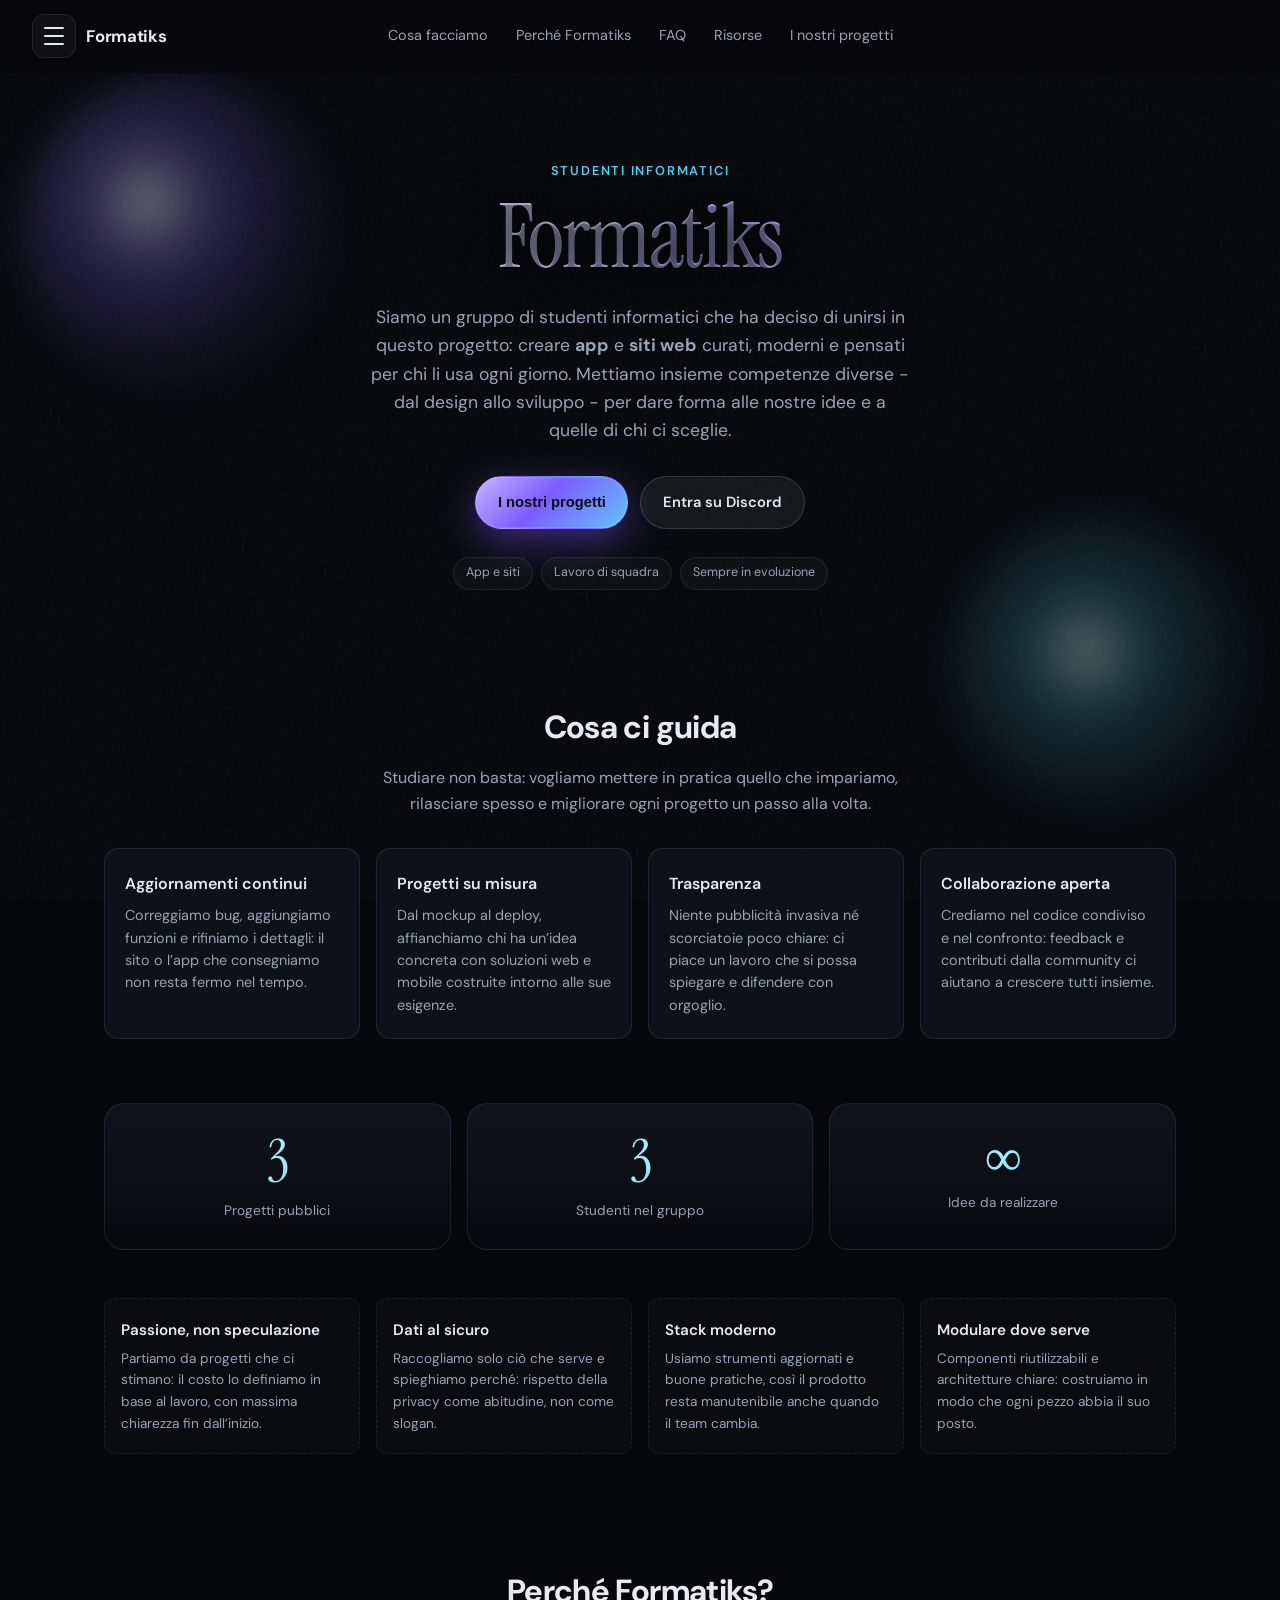
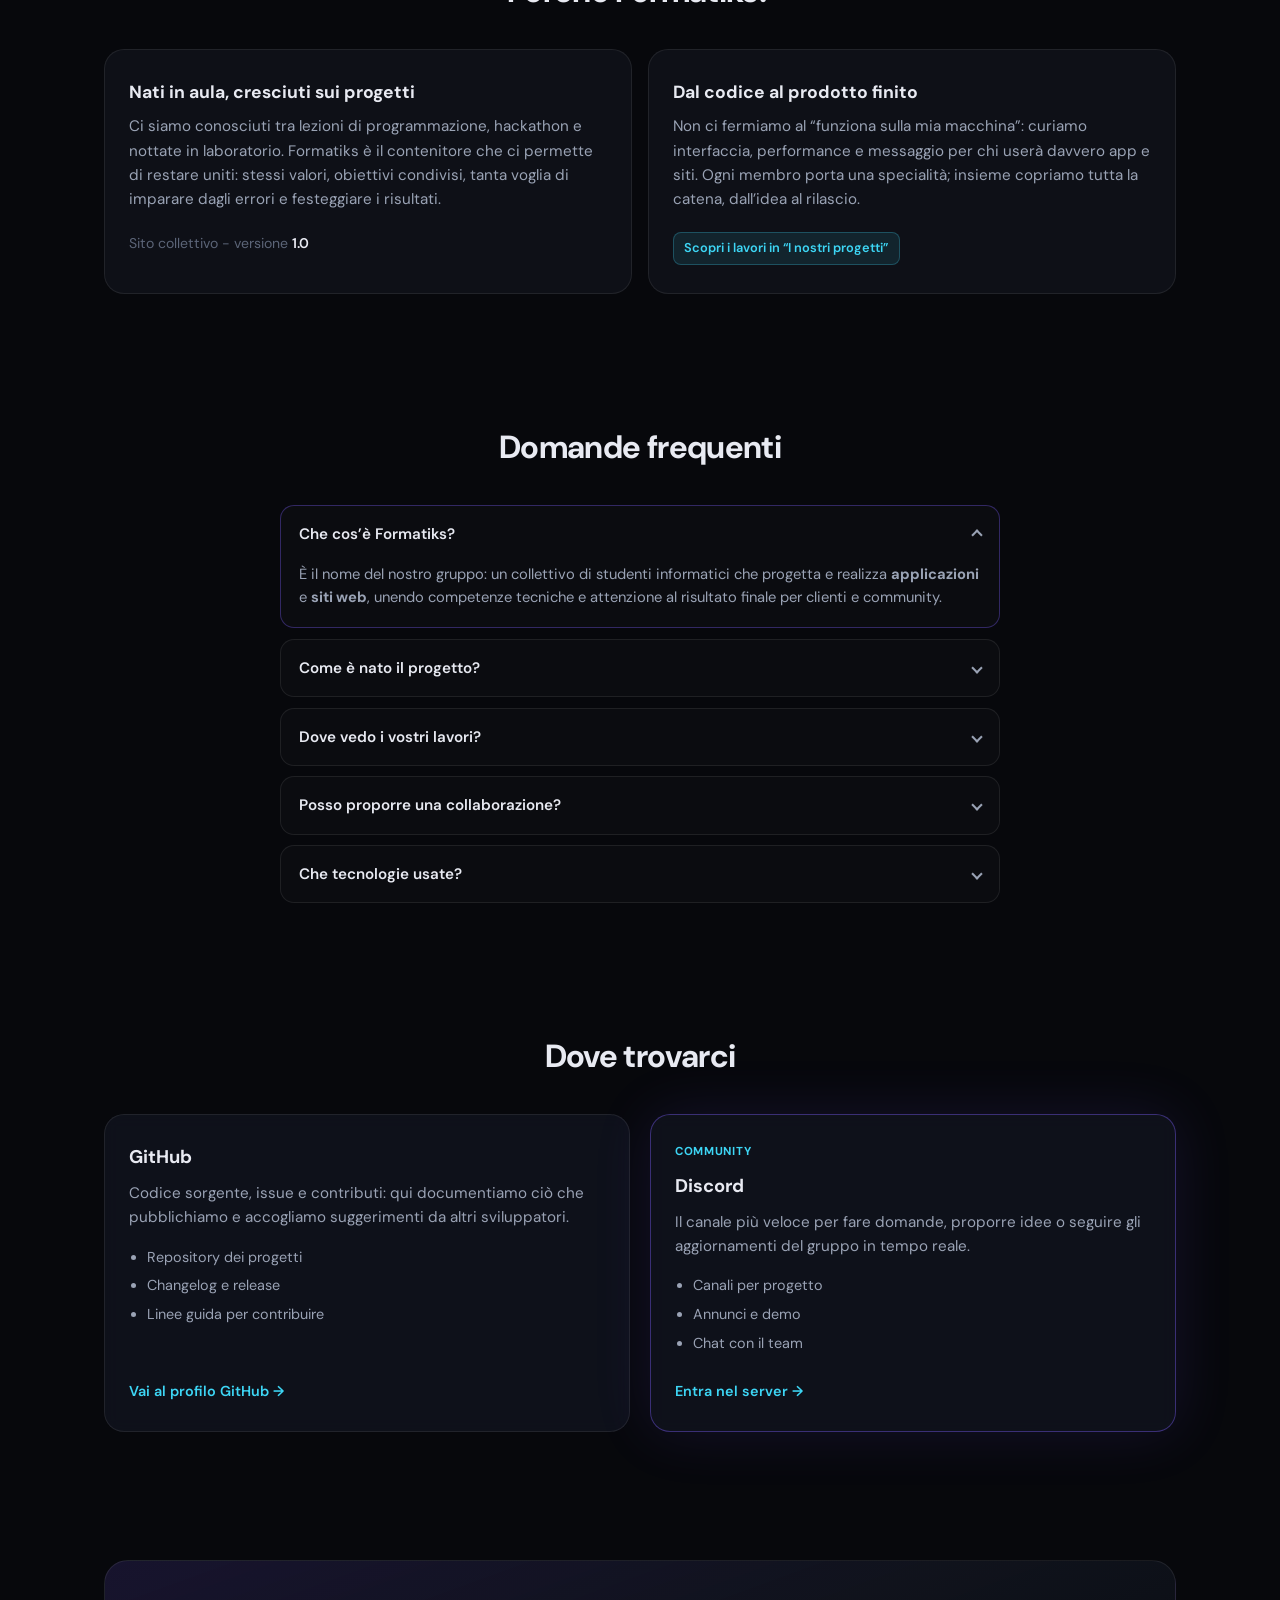
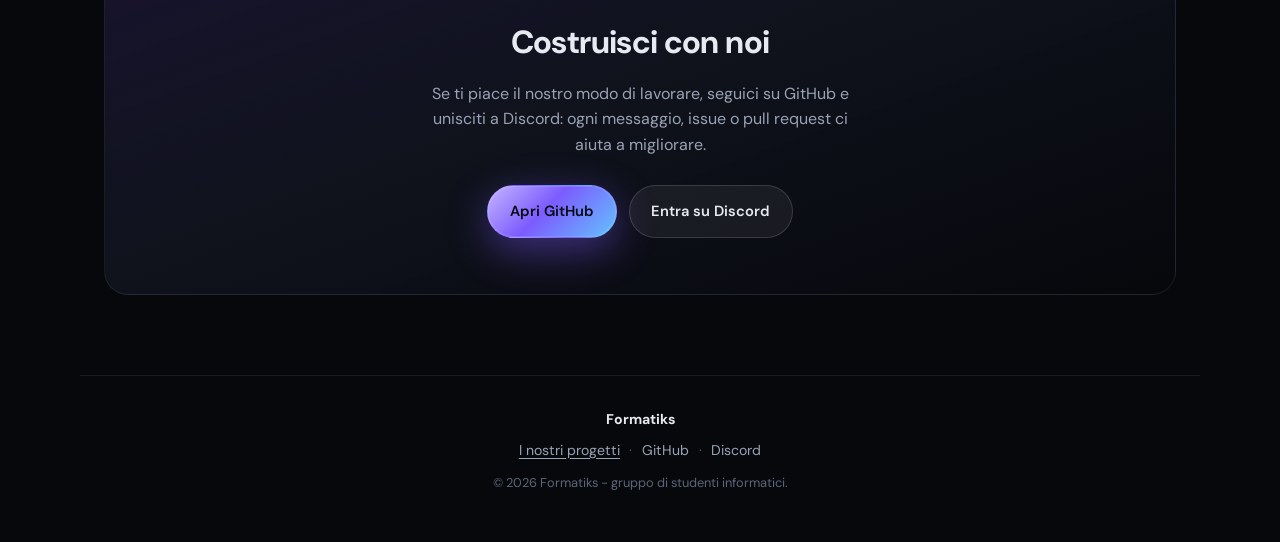
==== index.html @ 6289da43 "PULL FINALE" ====
<!DOCTYPE html>
<html lang="it">
  <head>
    <meta charset="UTF-8" />
    <meta name="viewport" content="width=device-width, initial-scale=1.0" />
    <meta
      name="description"
      content="Formatiks: studenti informatici uniti per creare app e siti web di qualità."
    />
    <title>Formatiks - App e siti web dal nostro gruppo</title>
    <link rel="preconnect" href="https://fonts.googleapis.com" />
    <link rel="preconnect" href="https://fonts.gstatic.com" crossorigin />
    <link
      href="https://fonts.googleapis.com/css2?family=DM+Sans:ital,opsz,wght@0,9..40,400;0,9..40,500;0,9..40,600;0,9..40,700;1,9..40,400&family=Instrument+Serif:ital@0;1&display=swap"
      rel="stylesheet"
    />
    <link rel="stylesheet" href="styles.css" />
  </head>
  <body>
    <div class="noise" aria-hidden="true"></div>
    <div class="site-header-bar">
      <header class="site-header">
        <div class="header-start">
          <button
            type="button"
            class="hamburger"
            id="menu-toggle"
            aria-expanded="false"
            aria-controls="projects-menu"
            aria-label="Apri menu progetti"
          >
            <span class="hamburger__bar" aria-hidden="true"></span>
            <span class="hamburger__bar" aria-hidden="true"></span>
            <span class="hamburger__bar" aria-hidden="true"></span>
          </button>
          <a class="logo" href="#">Formatiks</a>
        </div>
        <nav class="nav" aria-label="Navigazione principale">
          <a href="#features">Cosa facciamo</a>
          <a href="#why">Perché Formatiks</a>
          <a href="#faq">FAQ</a>
          <a href="#resources">Risorse</a>
          <button
            type="button"
            class="nav__btn"
            data-open-projects-menu
          >
            I nostri progetti
          </button>
        </nav>
      </header>
    </div>

    <div
      class="menu-drawer"
      id="projects-menu"
      aria-hidden="true"
      inert
    >
      <button type="button" class="menu-drawer__backdrop" data-menu-close tabindex="-1" aria-label="Chiudi menu"></button>
      <nav class="menu-drawer__panel" aria-label="I nostri progetti">
        <p class="menu-drawer__title" id="menu-projects-title">I nostri progetti</p>
        <ul class="menu-drawer__list">
          <li class="menu-drawer__item" style="--i: 0">
            <a class="menu-drawer__link" href="progetti/pulse/index.html">Pulse</a>
          </li>
          <li class="menu-drawer__item" style="--i: 1">
            <a class="menu-drawer__link" href="progetti/sportpredix/index.html">SportPredix</a>
          </li>
          <li class="menu-drawer__item" style="--i: 2">
            <a class="menu-drawer__link" href="progetti/anozon/index.html">Anozon</a>
          </li>
        </ul>
      </nav>
    </div>

    <main>
      <section class="hero" id="download">
        <p class="eyebrow">Studenti informatici</p>
        <h1 class="hero__title">Formatiks</h1>
        <p class="hero__lead">
          Siamo un gruppo di studenti informatici che ha deciso di unirsi in
          questo progetto: creare <strong>app</strong> e <strong>siti web</strong>
          curati, moderni e pensati per chi li usa ogni giorno. Mettiamo insieme
          competenze diverse - dal design allo sviluppo - per dare forma alle
          nostre idee e a quelle di chi ci sceglie.
        </p>
        <div class="hero__actions">
          <button type="button" class="btn btn--primary" data-open-projects-menu>
            I nostri progetti
          </button>
          <a
            class="btn btn--secondary"
            href="https://discord.gg/YZQaTQBeTA"
            target="_blank"
            rel="noopener noreferrer"
            >Entra su Discord</a
          >
        </div>
        <div class="hero__meta">
          <span class="pill">App e siti</span>
          <span class="pill">Lavoro di squadra</span>
          <span class="pill">Sempre in evoluzione</span>
        </div>
      </section>

      <section class="section reveal" id="features">
        <div class="section__head">
          <h2 class="section__title">Cosa ci guida</h2>
          <p class="section__subtitle">
            Studiare non basta: vogliamo mettere in pratica quello che impariamo,
            rilasciare spesso e migliorare ogni progetto un passo alla volta.
          </p>
        </div>
        <div class="grid grid--4">
          <article class="card">
            <h3 class="card__title">Aggiornamenti continui</h3>
            <p class="card__text">
              Correggiamo bug, aggiungiamo funzioni e rifiniamo i dettagli: il
              sito o l’app che consegniamo non resta fermo nel tempo.
            </p>
          </article>
          <article class="card">
            <h3 class="card__title">Progetti su misura</h3>
            <p class="card__text">
              Dal mockup al deploy, affianchiamo chi ha un’idea concreta con
              soluzioni web e mobile costruite intorno alle sue esigenze.
            </p>
          </article>
          <article class="card">
            <h3 class="card__title">Trasparenza</h3>
            <p class="card__text">
              Niente pubblicità invasiva né scorciatoie poco chiare: ci piace un
              lavoro che si possa spiegare e difendere con orgoglio.
            </p>
          </article>
          <article class="card">
            <h3 class="card__title">Collaborazione aperta</h3>
            <p class="card__text">
              Crediamo nel codice condiviso e nel confronto: feedback e
              contributi dalla community ci aiutano a crescere tutti insieme.
            </p>
          </article>
        </div>
      </section>

      <section class="stats section section--tight reveal">
        <div class="stat">
          <span class="stat__value" data-count="3">0</span>
          <span class="stat__label">Progetti pubblici</span>
        </div>
        <div class="stat">
          <span class="stat__value" data-count="3">0</span>
          <span class="stat__label">Studenti nel gruppo</span>
        </div>
        <div class="stat stat--wide">
          <span class="stat__value stat__value--text">∞</span>
          <span class="stat__label">Idee da realizzare</span>
        </div>
      </section>

      <section class="section section--tight reveal">
        <div class="grid grid--4">
          <article class="tile">
            <h3 class="tile__title">Passione, non speculazione</h3>
            <p class="tile__text">
              Partiamo da progetti che ci stimano: il costo lo definiamo in base
              al lavoro, con massima chiarezza fin dall’inizio.
            </p>
          </article>
          <article class="tile">
            <h3 class="tile__title">Dati al sicuro</h3>
            <p class="tile__text">
              Raccogliamo solo ciò che serve e spieghiamo perché: rispetto della
              privacy come abitudine, non come slogan.
            </p>
          </article>
          <article class="tile">
            <h3 class="tile__title">Stack moderno</h3>
            <p class="tile__text">
              Usiamo strumenti aggiornati e buone pratiche, così il prodotto resta
              manutenibile anche quando il team cambia.
            </p>
          </article>
          <article class="tile">
            <h3 class="tile__title">Modulare dove serve</h3>
            <p class="tile__text">
              Componenti riutilizzabili e architetture chiare: costruiamo in modo
              che ogni pezzo abbia il suo posto.
            </p>
          </article>
        </div>
      </section>

      <section class="section reveal" id="why">
        <div class="section__head">
          <h2 class="section__title">Perché Formatiks?</h2>
        </div>
        <div class="split">
          <article class="panel">
            <h3 class="panel__title">Nati in aula, cresciuti sui progetti</h3>
            <p class="panel__text">
              Ci siamo conosciuti tra lezioni di programmazione, hackathon e
              nottate in laboratorio. Formatiks è il contenitore che ci permette di
              restare uniti: stessi valori, obiettivi condivisi, tanta voglia di
              imparare dagli errori e festeggiare i risultati.
            </p>
            <p class="panel__note">Sito collettivo - versione <strong>1.0</strong></p>
          </article>
          <article class="panel">
            <h3 class="panel__title">Dal codice al prodotto finito</h3>
            <p class="panel__text">
              Non ci fermiamo al “funziona sulla mia macchina”: curiamo
              interfaccia, performance e messaggio per chi userà davvero app e
              siti. Ogni membro porta una specialità; insieme copriamo tutta la
              catena, dall’idea al rilascio.
            </p>
            <p class="panel__badge">Scopri i lavori in “I nostri progetti”</p>
          </article>
        </div>
      </section>

      <section class="section reveal" id="faq">
        <div class="section__head">
          <h2 class="section__title">Domande frequenti</h2>
        </div>
        <div class="faq" role="list">
          <details class="faq__item" open>
            <summary class="faq__q">Che cos’è Formatiks?</summary>
            <p class="faq__a">
              È il nome del nostro gruppo: un collettivo di studenti
              informatici che progetta e realizza <strong>applicazioni</strong> e
              <strong>siti web</strong>, unendo competenze tecniche e attenzione al
              risultato finale per clienti e community.
            </p>
          </details>
          <details class="faq__item">
            <summary class="faq__q">Come è nato il progetto?</summary>
            <p class="faq__a">
              Da un gruppo di amici e compagni di corso con la stessa passione per
              lo sviluppo software. Abbiamo iniziato con piccoli lavori e
              side-project, poi abbiamo deciso di dare un’identità comune e una
              vetrina unica per tutto ciò che costruiamo insieme.
            </p>
          </details>
          <details class="faq__item">
            <summary class="faq__q">Dove vedo i vostri lavori?</summary>
            <p class="faq__a">
              Premi <strong>I nostri progetti</strong> (in alto o nella hero) per
              aprire il menu con l&apos;elenco aggiornato - ogni voce porta alla
              <strong>pagina dedicata</strong> sul sito, con la spiegazione del progetto
              (cartella <code>progetti/nome-progetto</code> nel repository del sito).
            </p>
          </details>
          <details class="faq__item">
            <summary class="faq__q">Posso proporre una collaborazione?</summary>
            <p class="faq__a">
              Certo: scrivici su
              <a
                href="https://discord.gg/YZQaTQBeTA"
                target="_blank"
                rel="noopener noreferrer"
                >Discord</a
              >
              o apri una discussione su
              <a
                href="https://github.com/Formatiks"
                target="_blank"
                rel="noopener noreferrer"
                >GitHub</a
              >. Valutiamo
              idee compatibili con i nostri tempi di studio e con la qualità che
              vogliamo offrire.
            </p>
          </details>
          <details class="faq__item">
            <summary class="faq__q">Che tecnologie usate?</summary>
            <p class="faq__a">
              Dipende dal progetto: spesso web moderno (HTML, CSS, JavaScript),
              strumenti per il design e, dove serve, framework e servizi cloud.
              Le nostre app iOS sono realizzate interamente con SwiftUI.
            </p>
          </details>
        </div>
      </section>

      <section class="section reveal" id="resources">
        <div class="section__head">
          <h2 class="section__title">Dove trovarci</h2>
        </div>
        <div class="grid grid--2">
          <article class="resource">
            <h3 class="resource__title">GitHub</h3>
            <p class="resource__lead">
              Codice sorgente, issue e contributi: qui documentiamo ciò che
              pubblichiamo e accogliamo suggerimenti da altri sviluppatori.
            </p>
            <ul class="resource__list">
              <li>Repository dei progetti</li>
              <li>Changelog e release</li>
              <li>Linee guida per contribuire</li>
            </ul>
            <a
              class="link-arrow"
              href="https://github.com/Formatiks"
              target="_blank"
              rel="noopener noreferrer"
              >Vai al profilo GitHub</a
            >
          </article>
          <article class="resource resource--accent">
            <span class="resource__tag">Community</span>
            <h3 class="resource__title">Discord</h3>
            <p class="resource__lead">
              Il canale più veloce per fare domande, proporre idee o seguire gli
              aggiornamenti del gruppo in tempo reale.
            </p>
            <ul class="resource__list">
              <li>Canali per progetto</li>
              <li>Annunci e demo</li>
              <li>Chat con il team</li>
            </ul>
            <a
              class="link-arrow"
              href="https://discord.gg/YZQaTQBeTA"
              target="_blank"
              rel="noopener noreferrer"
              >Entra nel server</a
            >
          </article>
        </div>
      </section>

      <section class="cta section reveal">
        <div class="cta__inner">
          <h2 class="cta__title">Costruisci con noi</h2>
          <p class="cta__text">
            Se ti piace il nostro modo di lavorare, seguici su GitHub e unisciti a
            Discord: ogni messaggio, issue o pull request ci aiuta a migliorare.
          </p>
          <div class="hero__actions">
            <a
              class="btn btn--primary"
              href="https://github.com/Formatiks"
              target="_blank"
              rel="noopener noreferrer"
              >Apri GitHub</a
            >
            <a
              class="btn btn--secondary"
              href="https://discord.gg/YZQaTQBeTA"
              target="_blank"
              rel="noopener noreferrer"
              >Entra su Discord</a
            >
          </div>
        </div>
      </section>
    </main>

    <footer class="site-footer reveal">
      <p class="footer__brand">Formatiks</p>
      <p class="footer__links">
        <button type="button" class="footer__btn" data-open-projects-menu>
          I nostri progetti
        </button>
        <span class="dot">·</span>
        <a
          href="https://github.com/Formatiks"
          target="_blank"
          rel="noopener noreferrer"
          >GitHub</a
        >
        <span class="dot">·</span>
        <a
          href="https://discord.gg/YZQaTQBeTA"
          target="_blank"
          rel="noopener noreferrer"
          >Discord</a
        >
      </p>
      <p class="footer__copy">
        © <span id="year"></span> Formatiks - gruppo di studenti informatici.
      </p>
    </footer>

    <script src="main.js"></script>
  </body>
</html>
---- styles.css ----
:root {
  --bg-deep: #07080c;
  --bg-elevated: #0e1017;
  --bg-card: rgba(18, 21, 32, 0.72);
  --border: rgba(255, 255, 255, 0.08);
  --border-strong: rgba(255, 255, 255, 0.14);
  --text: #e8eaf2;
  --muted: #9aa3b5;
  --faint: #5c6578;
  --accent: #7c5cff;
  --accent-2: #3dd6f5;
  --accent-glow: rgba(124, 92, 255, 0.45);
  --radius-lg: 20px;
  --radius-md: 14px;
  --radius-sm: 10px;
  --font-sans: "DM Sans", system-ui, sans-serif;
  --font-display: "Instrument Serif", Georgia, serif;
  --max: 1120px;
  --header-h: 72px;
}

*,
*::before,
*::after {
  box-sizing: border-box;
}

html {
  scroll-behavior: smooth;
  min-height: 100%;
  background: var(--bg-deep);
}

body {
  margin: 0;
  min-height: 100vh;
  font-family: var(--font-sans);
  font-size: 16px;
  line-height: 1.6;
  color: var(--text);
  background: var(--bg-deep);
  -webkit-font-smoothing: antialiased;
}

a {
  color: inherit;
  text-decoration: none;
}

a:hover {
  color: #fff;
}

.faq__a code {
  font-family: ui-monospace, monospace;
  font-size: 0.88em;
  padding: 0.1rem 0.35rem;
  border-radius: 6px;
  background: rgba(255, 255, 255, 0.08);
  border: 1px solid var(--border);
}

.noise {
  pointer-events: none;
  position: fixed;
  inset: 0;
  opacity: 0.035;
  z-index: 0;
  background-image: url("data:image/svg+xml,%3Csvg viewBox='0 0 256 256' xmlns='http://www.w3.org/2000/svg'%3E%3Cfilter id='n'%3E%3CfeTurbulence type='fractalNoise' baseFrequency='0.9' numOctaves='4' stitchTiles='stitch'/%3E%3C/filter%3E%3Crect width='100%25' height='100%25' filter='url(%23n)'/%3E%3C/svg%3E");
}

body > *:not(.noise):not(.menu-drawer):not(.site-header-bar) {
  position: relative;
  z-index: 1;
}

/* Due sfere: blur LEGGERO (costa poco), traiettorie libere (non cerchio), movimento veloce */
@keyframes sphere-drift-a {
  0% {
    transform: translate3d(-16vmin, -20vmin, 0);
  }
  24% {
    transform: translate3d(10vmin, -24vmin, 0);
  }
  50% {
    transform: translate3d(20vmin, 2vmin, 0);
  }
  76% {
    transform: translate3d(-6vmin, 18vmin, 0);
  }
  100% {
    transform: translate3d(-16vmin, -20vmin, 0);
  }
}

@keyframes sphere-drift-b {
  0% {
    transform: translate3d(16vmin, 18vmin, 0);
  }
  22% {
    transform: translate3d(-12vmin, 8vmin, 0);
  }
  48% {
    transform: translate3d(-22vmin, -14vmin, 0);
  }
  74% {
    transform: translate3d(8vmin, -20vmin, 0);
  }
  100% {
    transform: translate3d(16vmin, 18vmin, 0);
  }
}

body::before {
  content: "";
  position: fixed;
  left: 14%;
  top: 26%;
  width: min(320px, 44vmin);
  height: min(320px, 44vmin);
  margin: calc(min(320px, 44vmin) * -0.5) 0 0 calc(min(320px, 44vmin) * -0.5);
  border-radius: 50%;
  background: radial-gradient(
    circle at 40% 40%,
    rgba(235, 230, 255, 0.42) 0%,
    rgba(150, 130, 255, 0.24) 22%,
    rgba(124, 92, 255, 0.12) 45%,
    rgba(124, 92, 255, 0.04) 65%,
    transparent 80%
  );
  filter: blur(16px);
  pointer-events: none;
  z-index: 0;
  transform-origin: center center;
  backface-visibility: hidden;
  will-change: transform;
  animation: sphere-drift-a 7.5s cubic-bezier(0.45, 0.05, 0.25, 1) infinite;
}

body::after {
  content: "";
  position: fixed;
  left: 86%;
  top: 74%;
  width: min(300px, 40vmin);
  height: min(300px, 40vmin);
  margin: calc(min(300px, 40vmin) * -0.5) 0 0 calc(min(300px, 40vmin) * -0.5);
  border-radius: 50%;
  background: radial-gradient(
    circle at 45% 45%,
    rgba(215, 252, 255, 0.38) 0%,
    rgba(90, 200, 230, 0.2) 24%,
    rgba(61, 214, 245, 0.1) 46%,
    rgba(61, 214, 245, 0.035) 66%,
    transparent 82%
  );
  filter: blur(18px);
  pointer-events: none;
  z-index: 0;
  transform-origin: center center;
  backface-visibility: hidden;
  will-change: transform;
  animation: sphere-drift-b 8.5s cubic-bezier(0.45, 0.05, 0.25, 1) infinite;
  animation-delay: -3.2s;
}

@media (max-width: 540px) {
  body::before {
    left: 20%;
    top: 28%;
  }

  body::after {
    left: 80%;
    top: 72%;
  }
}

.site-header-bar {
  position: sticky;
  top: 0;
  z-index: 50;
  width: 100%;
  border-bottom: 1px solid transparent;
  background: rgba(7, 8, 12, 0.72);
  backdrop-filter: blur(14px);
  -webkit-backdrop-filter: blur(14px);
}

.site-header-bar.is-scrolled {
  border-bottom-color: var(--border);
}

body.menu-open .site-header-bar {
  z-index: 200;
}

.site-header {
  position: relative;
  display: flex;
  align-items: center;
  justify-content: flex-start;
  flex-wrap: nowrap;
  gap: clamp(0.75rem, 2.5vw, 2rem);
  width: 100%;
  max-width: none;
  margin: 0 auto;
  padding: 0 clamp(1rem, 4vw, 2rem);
  min-height: var(--header-h);
  box-sizing: border-box;
}

.header-start {
  position: relative;
  z-index: 2;
  display: flex;
  align-items: center;
  gap: 0.65rem;
  min-width: 0;
  flex-shrink: 0;
}

.header-actions {
  display: flex;
  align-items: center;
  gap: 0.5rem;
}

.hamburger {
  flex-shrink: 0;
  display: inline-flex;
  flex-direction: column;
  justify-content: center;
  align-items: center;
  gap: 6px;
  width: 44px;
  height: 44px;
  margin: 0;
  padding: 0;
  border: 1px solid var(--border);
  border-radius: 12px;
  background: rgba(255, 255, 255, 0.04);
  color: var(--text);
  cursor: pointer;
  transition: transform 0.2s cubic-bezier(0.34, 1.4, 0.64, 1),
    border-color 0.2s ease, background 0.2s ease, box-shadow 0.25s ease;
}

.hamburger:hover {
  transform: scale(1.08);
  border-color: var(--border-strong);
  background: rgba(255, 255, 255, 0.08);
}

.hamburger:active {
  transform: scale(1.12);
}

.hamburger:focus-visible {
  outline: 2px solid var(--accent-2);
  outline-offset: 2px;
}

.hamburger__bar {
  display: block;
  width: 20px;
  height: 2px;
  border-radius: 2px;
  background: currentColor;
  transform-origin: center;
  transition: transform 0.38s cubic-bezier(0.22, 1, 0.36, 1),
    opacity 0.28s ease, width 0.28s ease;
}

.hamburger.is-open {
  border-color: rgba(124, 92, 255, 0.45);
  box-shadow: 0 0 0 1px rgba(124, 92, 255, 0.15),
    0 8px 28px rgba(124, 92, 255, 0.18);
}

.hamburger.is-open .hamburger__bar:nth-child(1) {
  transform: translateY(8px) rotate(45deg);
}

.hamburger.is-open .hamburger__bar:nth-child(2) {
  opacity: 0;
  transform: scaleX(0);
  width: 0;
}

.hamburger.is-open .hamburger__bar:nth-child(3) {
  transform: translateY(-8px) rotate(-45deg);
}

@media (prefers-reduced-motion: reduce) {
  .hamburger__bar {
    transition-duration: 0.01ms;
  }
}

.menu-drawer {
  position: fixed;
  inset: 0;
  z-index: 100;
  pointer-events: none;
  visibility: hidden;
  transition: visibility 0s linear 0.45s;
}

.menu-drawer.is-open {
  pointer-events: auto;
  visibility: visible;
  transition-delay: 0s;
}

.menu-drawer__backdrop {
  position: absolute;
  inset: 0;
  margin: 0;
  padding: 0;
  border: 0;
  cursor: pointer;
  background: rgba(4, 5, 8, 0.62);
  backdrop-filter: blur(10px);
  -webkit-backdrop-filter: blur(10px);
  opacity: 0;
  transition: opacity 0.38s ease;
}

.menu-drawer.is-open .menu-drawer__backdrop {
  opacity: 1;
}

.menu-drawer__panel {
  position: absolute;
  top: 0;
  left: 0;
  height: 100%;
  width: min(400px, 100%);
  max-width: 100%;
  padding: calc(var(--header-h) + 1.25rem) 1.5rem 2rem;
  border-right: 1px solid var(--border);
  background: linear-gradient(
    160deg,
    rgba(22, 24, 36, 0.97) 0%,
    rgba(10, 11, 16, 0.98) 55%
  );
  box-shadow: 24px 0 60px rgba(0, 0, 0, 0.45);
  transform: translateX(-100%);
  transition: transform 0.45s cubic-bezier(0.22, 1, 0.36, 1);
}

.menu-drawer.is-open .menu-drawer__panel {
  transform: translateX(0);
}

.menu-drawer__title {
  margin: 0 0 1.25rem;
  font-size: 0.72rem;
  font-weight: 700;
  letter-spacing: 0.16em;
  text-transform: uppercase;
  color: var(--accent-2);
}

.menu-drawer__list {
  list-style: none;
  margin: 0;
  padding: 0;
}

.menu-drawer__item + .menu-drawer__item {
  border-top: 1px solid var(--border);
}

.menu-drawer__link {
  display: block;
  padding: 1rem 0;
  font-size: 1.05rem;
  font-weight: 600;
  color: var(--text);
  opacity: 0;
  transform: translateX(-18px);
  transition: opacity 0.4s cubic-bezier(0.22, 1, 0.36, 1),
    transform 0.45s cubic-bezier(0.22, 1, 0.36, 1), color 0.2s ease;
  transition-delay: calc(0.04s + var(--i, 0) * 0.055s);
}

.menu-drawer.is-open .menu-drawer__link {
  opacity: 1;
  transform: translateX(0);
}

.menu-drawer:not(.is-open) .menu-drawer__link {
  transition-delay: 0s;
}

.menu-drawer__link:hover {
  color: var(--accent-2);
}

body.menu-open {
  overflow: hidden;
}

@media (prefers-reduced-motion: reduce) {
  .menu-drawer__backdrop,
  .menu-drawer__panel,
  .menu-drawer__link {
    transition-duration: 0.01ms;
  }

  .menu-drawer {
    transition: none;
  }

  .menu-drawer:not(.is-open) .menu-drawer__link {
    opacity: 0;
  }

  .menu-drawer.is-open .menu-drawer__link {
    opacity: 1;
    transform: none;
  }
}

.logo {
  font-weight: 700;
  letter-spacing: -0.02em;
  font-size: 1.05rem;
}

.nav {
  display: none;
  align-items: center;
  gap: 1.75rem;
  font-size: 0.9rem;
  color: var(--muted);
}

.nav a:hover {
  color: var(--text);
}

.nav__btn {
  margin: 0;
  padding: 0;
  border: 0;
  background: none;
  font: inherit;
  font-size: 0.9rem;
  color: var(--muted);
  cursor: pointer;
  transition: transform 0.2s ease, color 0.2s ease;
}

.nav__btn:hover {
  color: var(--text);
  transform: scale(1.06);
}

.nav__btn:active {
  transform: scale(1.1);
}

.nav__btn:focus-visible {
  outline: 2px solid var(--accent-2);
  outline-offset: 4px;
  border-radius: 4px;
}

@media (min-width: 768px) {
  .nav {
    display: flex;
    position: absolute;
    left: 50%;
    top: 50%;
    transform: translate(-50%, -50%);
    z-index: 1;
    justify-content: center;
    flex-wrap: wrap;
    row-gap: 0.35rem;
    max-width: min(720px, calc(100vw - 14rem));
    padding: 0 0.5rem;
    box-sizing: border-box;
  }
}

.btn {
  display: inline-flex;
  align-items: center;
  justify-content: center;
  gap: 0.5rem;
  padding: 0.85rem 1.35rem;
  font-weight: 600;
  font-size: 0.92rem;
  border-radius: 999px;
  border: 1px solid transparent;
  cursor: pointer;
  transition: transform 0.2s cubic-bezier(0.34, 1.4, 0.64, 1),
    box-shadow 0.2s ease, border-color 0.2s ease, background 0.2s ease;
}

.btn:hover {
  transform: scale(1.07);
}

.btn:active {
  transform: scale(1.1);
}

.btn--sm {
  padding: 0.55rem 1rem;
  font-size: 0.85rem;
}

.btn--primary {
  color: #0a0b10;
  background: linear-gradient(135deg, #c4b5ff 0%, #7c5cff 45%, #5ae8ff 120%);
  box-shadow: 0 0 0 1px rgba(255, 255, 255, 0.12) inset,
    0 12px 40px var(--accent-glow);
}

.btn--primary:hover {
  box-shadow: 0 0 0 1px rgba(255, 255, 255, 0.18) inset,
    0 16px 48px rgba(124, 92, 255, 0.55);
}

.btn--secondary {
  color: var(--text);
  background: rgba(255, 255, 255, 0.06);
  border-color: var(--border-strong);
}

.btn--secondary:hover {
  background: rgba(255, 255, 255, 0.1);
  border-color: rgba(255, 255, 255, 0.22);
}

.btn--ghost {
  color: var(--muted);
  background: transparent;
  border-color: var(--border);
}

.btn--ghost:hover {
  color: var(--text);
  border-color: var(--border-strong);
}

.hero {
  max-width: var(--max);
  margin: 0 auto;
  padding: clamp(3rem, 8vw, 5.5rem) 1.5rem 3rem;
  text-align: center;
}

@keyframes eyebrow-soft {
  0%,
  100% {
    opacity: 1;
    filter: brightness(1);
  }
  50% {
    opacity: 0.9;
    filter: brightness(1.15);
  }
}

.eyebrow {
  margin: 0 0 0.75rem;
  font-size: 0.8rem;
  font-weight: 600;
  letter-spacing: 0.14em;
  text-transform: uppercase;
  color: var(--accent-2);
  animation: eyebrow-soft 4.5s ease-in-out infinite;
}

@keyframes hero-title-shift {
  0%,
  100% {
    background-position: 0% 50%;
  }
  50% {
    background-position: 100% 50%;
  }
}

.hero__title {
  margin: 0;
  font-family: var(--font-display);
  font-weight: 400;
  font-size: clamp(3.25rem, 10vw, 5.5rem);
  line-height: 1.02;
  letter-spacing: -0.02em;
  /* Tanti colori chiari (luminosi) così resta leggibile sul fondo scuro */
  background: linear-gradient(
    100deg,
    #ffffff 0%,
    #e0e7ff 10%,
    #c4b5fd 20%,
    #a5f3fc 32%,
    #fef3c7 44%,
    #ffffff 52%,
    #fbcfe8 64%,
    #99f6e4 76%,
    #ddd6fe 88%,
    #ffffff 100%
  );
  background-size: 320% 100%;
  -webkit-background-clip: text;
  background-clip: text;
  color: transparent;
  animation: hero-title-shift 14s ease-in-out infinite;
  /* Contrasto sullo sfondo variabile (orb, rumore) */
  text-shadow:
    0 0 42px rgba(7, 8, 12, 0.92),
    0 0 20px rgba(7, 8, 12, 0.65),
    0 2px 0 rgba(7, 8, 12, 0.35);
}

.hero__lead {
  margin: 1.25rem auto 0;
  max-width: 34rem;
  font-size: 1.1rem;
  color: var(--muted);
}

.hero__actions {
  margin-top: 2rem;
  display: flex;
  flex-wrap: wrap;
  gap: 0.75rem;
  justify-content: center;
}

.hero__meta {
  margin-top: 1.75rem;
  display: flex;
  flex-wrap: wrap;
  gap: 0.5rem;
  justify-content: center;
}

@keyframes pill-float {
  0%,
  100% {
    transform: translateY(0);
  }
  50% {
    transform: translateY(-4px);
  }
}

.pill {
  font-size: 0.78rem;
  padding: 0.35rem 0.75rem;
  border-radius: 999px;
  border: 1px solid var(--border);
  color: var(--muted);
  background: rgba(255, 255, 255, 0.03);
  animation: pill-float 5s ease-in-out infinite;
}

.hero__meta .pill:nth-child(2) {
  animation-delay: 0.25s;
}

.hero__meta .pill:nth-child(3) {
  animation-delay: 0.5s;
}

.section {
  max-width: var(--max);
  margin: 0 auto;
  padding: clamp(2.5rem, 5vw, 4rem) 1.5rem;
}

.section--tight {
  padding-top: 0;
  padding-bottom: clamp(2rem, 4vw, 3rem);
}

.section__head {
  margin-bottom: 2rem;
  text-align: center;
}

.section__title {
  margin: 0;
  font-size: clamp(1.6rem, 3vw, 2rem);
  font-weight: 700;
  letter-spacing: -0.02em;
}

.section__subtitle {
  margin: 0.75rem auto 0;
  max-width: 36rem;
  color: var(--muted);
  font-size: 1rem;
}

.grid {
  display: grid;
  gap: 1rem;
}

.grid--4 {
  grid-template-columns: 1fr;
}

@media (min-width: 640px) {
  .grid--4 {
    grid-template-columns: repeat(2, 1fr);
  }
}

@media (min-width: 960px) {
  .grid--4 {
    grid-template-columns: repeat(4, 1fr);
  }
}

.grid--2 {
  grid-template-columns: 1fr;
  gap: 1.25rem;
}

@media (min-width: 800px) {
  .grid--2 {
    grid-template-columns: repeat(2, 1fr);
  }
}

.card {
  padding: 1.35rem 1.25rem;
  border-radius: var(--radius-md);
  border: 1px solid var(--border);
  background: var(--bg-card);
  backdrop-filter: blur(10px);
  -webkit-backdrop-filter: blur(10px);
  transition: border-color 0.2s ease, transform 0.2s ease;
}

.card:hover {
  border-color: rgba(124, 92, 255, 0.35);
  transform: translateY(-2px);
}

.card__title {
  margin: 0 0 0.5rem;
  font-size: 1rem;
  font-weight: 600;
}

.card__text {
  margin: 0;
  font-size: 0.9rem;
  color: var(--muted);
  line-height: 1.55;
}

.stats {
  display: grid;
  grid-template-columns: 1fr;
  gap: 1rem;
  text-align: center;
}

@media (min-width: 700px) {
  .stats {
    grid-template-columns: repeat(3, 1fr);
    align-items: stretch;
  }
}

.stat {
  padding: 1.75rem 1rem;
  border-radius: var(--radius-lg);
  border: 1px solid var(--border);
  background: linear-gradient(
    180deg,
    rgba(18, 21, 32, 0.9) 0%,
    rgba(10, 11, 16, 0.6) 100%
  );
}

.stat--wide {
  grid-column: span 1;
}

@media (min-width: 700px) {
  .stat--wide {
    grid-column: span 1;
  }
}

.stat__value {
  display: block;
  font-family: var(--font-display);
  font-size: clamp(2.75rem, 6vw, 3.75rem);
  line-height: 1;
  letter-spacing: -0.02em;
  background: linear-gradient(135deg, #fff, var(--accent-2));
  -webkit-background-clip: text;
  background-clip: text;
  color: transparent;
}

.stat__value--text {
  font-family: var(--font-display);
  font-size: clamp(2.5rem, 5vw, 3.25rem);
}

.stat__label {
  display: block;
  margin-top: 0.5rem;
  font-size: 0.85rem;
  color: var(--muted);
}

.tile {
  padding: 1.15rem 1rem;
  border-radius: var(--radius-sm);
  border: 1px dashed var(--border);
  background: rgba(255, 255, 255, 0.02);
}

.tile__title {
  margin: 0 0 0.35rem;
  font-size: 0.95rem;
  font-weight: 600;
}

.tile__text {
  margin: 0;
  font-size: 0.85rem;
  color: var(--muted);
}

.split {
  display: grid;
  gap: 1rem;
}

@media (min-width: 800px) {
  .split {
    grid-template-columns: 1fr 1fr;
  }
}

.panel {
  padding: 1.75rem 1.5rem;
  border-radius: var(--radius-lg);
  border: 1px solid var(--border);
  background: var(--bg-elevated);
}

.panel__title {
  margin: 0 0 0.5rem;
  font-size: 1.1rem;
}

.panel__text {
  margin: 0;
  color: var(--muted);
  font-size: 0.95rem;
}

.panel__note {
  margin: 1.25rem 0 0;
  font-size: 0.88rem;
  color: var(--faint);
}

.panel__note strong {
  color: var(--text);
  font-weight: 600;
}

.panel__badge {
  margin: 1.25rem 0 0;
  display: inline-block;
  font-size: 0.8rem;
  font-weight: 600;
  padding: 0.35rem 0.65rem;
  border-radius: 8px;
  color: var(--accent-2);
  background: rgba(61, 214, 245, 0.1);
  border: 1px solid rgba(61, 214, 245, 0.25);
}

.faq {
  max-width: 720px;
  margin: 0 auto;
  display: flex;
  flex-direction: column;
  gap: 0.65rem;
}

.faq__item {
  border-radius: var(--radius-md);
  border: 1px solid var(--border);
  background: rgba(255, 255, 255, 0.02);
  overflow: hidden;
}

.faq__item[open] {
  border-color: rgba(124, 92, 255, 0.35);
}

.faq__q {
  list-style: none;
  cursor: pointer;
  padding: 1rem 1.15rem;
  font-weight: 600;
  font-size: 0.95rem;
  display: flex;
  align-items: center;
  justify-content: space-between;
  gap: 1rem;
}

.faq__q::-webkit-details-marker {
  display: none;
}

.faq__q::after {
  content: "";
  width: 8px;
  height: 8px;
  border-right: 2px solid var(--muted);
  border-bottom: 2px solid var(--muted);
  transform: rotate(45deg);
  transition: transform 0.2s ease;
  flex-shrink: 0;
}

.faq__item[open] .faq__q::after {
  transform: rotate(-135deg);
}

.faq__a {
  margin: 0;
  padding: 0 1.15rem 1.1rem;
  color: var(--muted);
  font-size: 0.92rem;
}

.faq__a a {
  color: var(--accent-2);
  text-decoration: underline;
  text-underline-offset: 3px;
}

.resource {
  padding: 1.75rem 1.5rem;
  border-radius: var(--radius-lg);
  border: 1px solid var(--border);
  background: var(--bg-card);
  backdrop-filter: blur(8px);
  display: flex;
  flex-direction: column;
  align-items: flex-start;
  min-height: 100%;
}

.resource--accent {
  border-color: rgba(124, 92, 255, 0.4);
  box-shadow: 0 0 60px rgba(124, 92, 255, 0.12);
}

.resource__tag {
  font-size: 0.72rem;
  font-weight: 700;
  letter-spacing: 0.06em;
  text-transform: uppercase;
  color: var(--accent-2);
  margin-bottom: 0.65rem;
}

.resource__title {
  margin: 0 0 0.5rem;
  font-size: 1.15rem;
}

.resource__lead {
  margin: 0;
  color: var(--muted);
  font-size: 0.95rem;
}

.resource__list {
  margin: 1rem 0 1.25rem;
  padding-left: 1.1rem;
  color: var(--muted);
  font-size: 0.9rem;
}

.resource__list li {
  margin-bottom: 0.35rem;
}

.link-arrow {
  margin-top: auto;
  font-weight: 600;
  font-size: 0.9rem;
  color: var(--accent-2);
}

.link-arrow::after {
  content: " →";
}

.link-arrow:hover {
  color: #fff;
}

.cta {
  padding-bottom: clamp(3rem, 8vw, 5rem);
}

.cta__inner {
  text-align: center;
  padding: clamp(2.5rem, 5vw, 3.5rem) 1.5rem;
  border-radius: calc(var(--radius-lg) + 4px);
  border: 1px solid var(--border);
  background: linear-gradient(
    160deg,
    rgba(124, 92, 255, 0.14) 0%,
    rgba(18, 21, 32, 0.85) 42%,
    rgba(7, 8, 12, 0.95) 100%
  );
  animation: cta-glow-pass 8s ease-in-out infinite;
}

@keyframes cta-glow-pass {
  0%,
  100% {
    box-shadow: 0 0 0 1px rgba(124, 92, 255, 0.12),
      0 12px 48px rgba(0, 0, 0, 0.35);
  }
  50% {
    box-shadow: 0 0 0 1px rgba(61, 214, 245, 0.22),
      0 16px 56px rgba(124, 92, 255, 0.2);
  }
}

.cta__title {
  margin: 0;
  font-size: clamp(1.5rem, 3vw, 2rem);
  font-weight: 700;
  letter-spacing: -0.02em;
}

.cta__text {
  margin: 0.75rem auto 0;
  max-width: 28rem;
  color: var(--muted);
}

.cta .hero__actions {
  margin-top: 1.75rem;
}

.site-footer {
  max-width: var(--max);
  margin: 0 auto;
  padding: 2rem 1.5rem 3rem;
  text-align: center;
  border-top: 1px solid var(--border);
  color: var(--muted);
  font-size: 0.88rem;
}

.footer__brand {
  margin: 0 0 0.5rem;
  font-weight: 700;
  color: var(--text);
}

.footer__links {
  margin: 0 0 0.75rem;
}

.footer__btn {
  margin: 0;
  padding: 0;
  border: 0;
  background: none;
  font: inherit;
  font-size: inherit;
  color: var(--muted);
  cursor: pointer;
  text-decoration: underline;
  text-underline-offset: 3px;
  transition: transform 0.2s ease, color 0.2s ease;
}

.footer__btn:hover {
  color: var(--text);
  transform: scale(1.06);
}

.footer__btn:active {
  transform: scale(1.1);
}

.footer__btn:focus-visible {
  outline: 2px solid var(--accent-2);
  outline-offset: 3px;
  border-radius: 2px;
}

.footer__links a {
  color: var(--muted);
}

.footer__links a:hover {
  color: var(--text);
}

.dot {
  margin: 0 0.35rem;
  opacity: 0.5;
}

.footer__copy {
  margin: 0;
  font-size: 0.8rem;
  color: var(--faint);
}

/* Ingresso sezioni allo scroll */
.reveal {
  opacity: 0;
  transform: translateY(1.6rem);
  transition:
    opacity 0.7s cubic-bezier(0.22, 1, 0.36, 1),
    transform 0.7s cubic-bezier(0.22, 1, 0.36, 1);
}

.reveal.is-visible {
  opacity: 1;
  transform: none;
}

@media (prefers-reduced-motion: reduce) {
  .btn:hover,
  .btn:active,
  .hamburger:hover,
  .hamburger:active,
  .nav__btn:hover,
  .nav__btn:active,
  .footer__btn:hover,
  .footer__btn:active {
    transform: none;
  }

  .reveal,
  .reveal.is-visible {
    opacity: 1;
    transform: none;
    transition: none;
  }

  .hero__title,
  .eyebrow,
  .pill,
  body::before,
  body::after,
  .noise,
  .cta__inner {
    animation: none !important;
  }

  body::before,
  body::after {
    filter: none;
    transform: none;
  }

  body {
    animation: none !important;
    background: var(--bg-deep);
    background-image: none;
  }
}
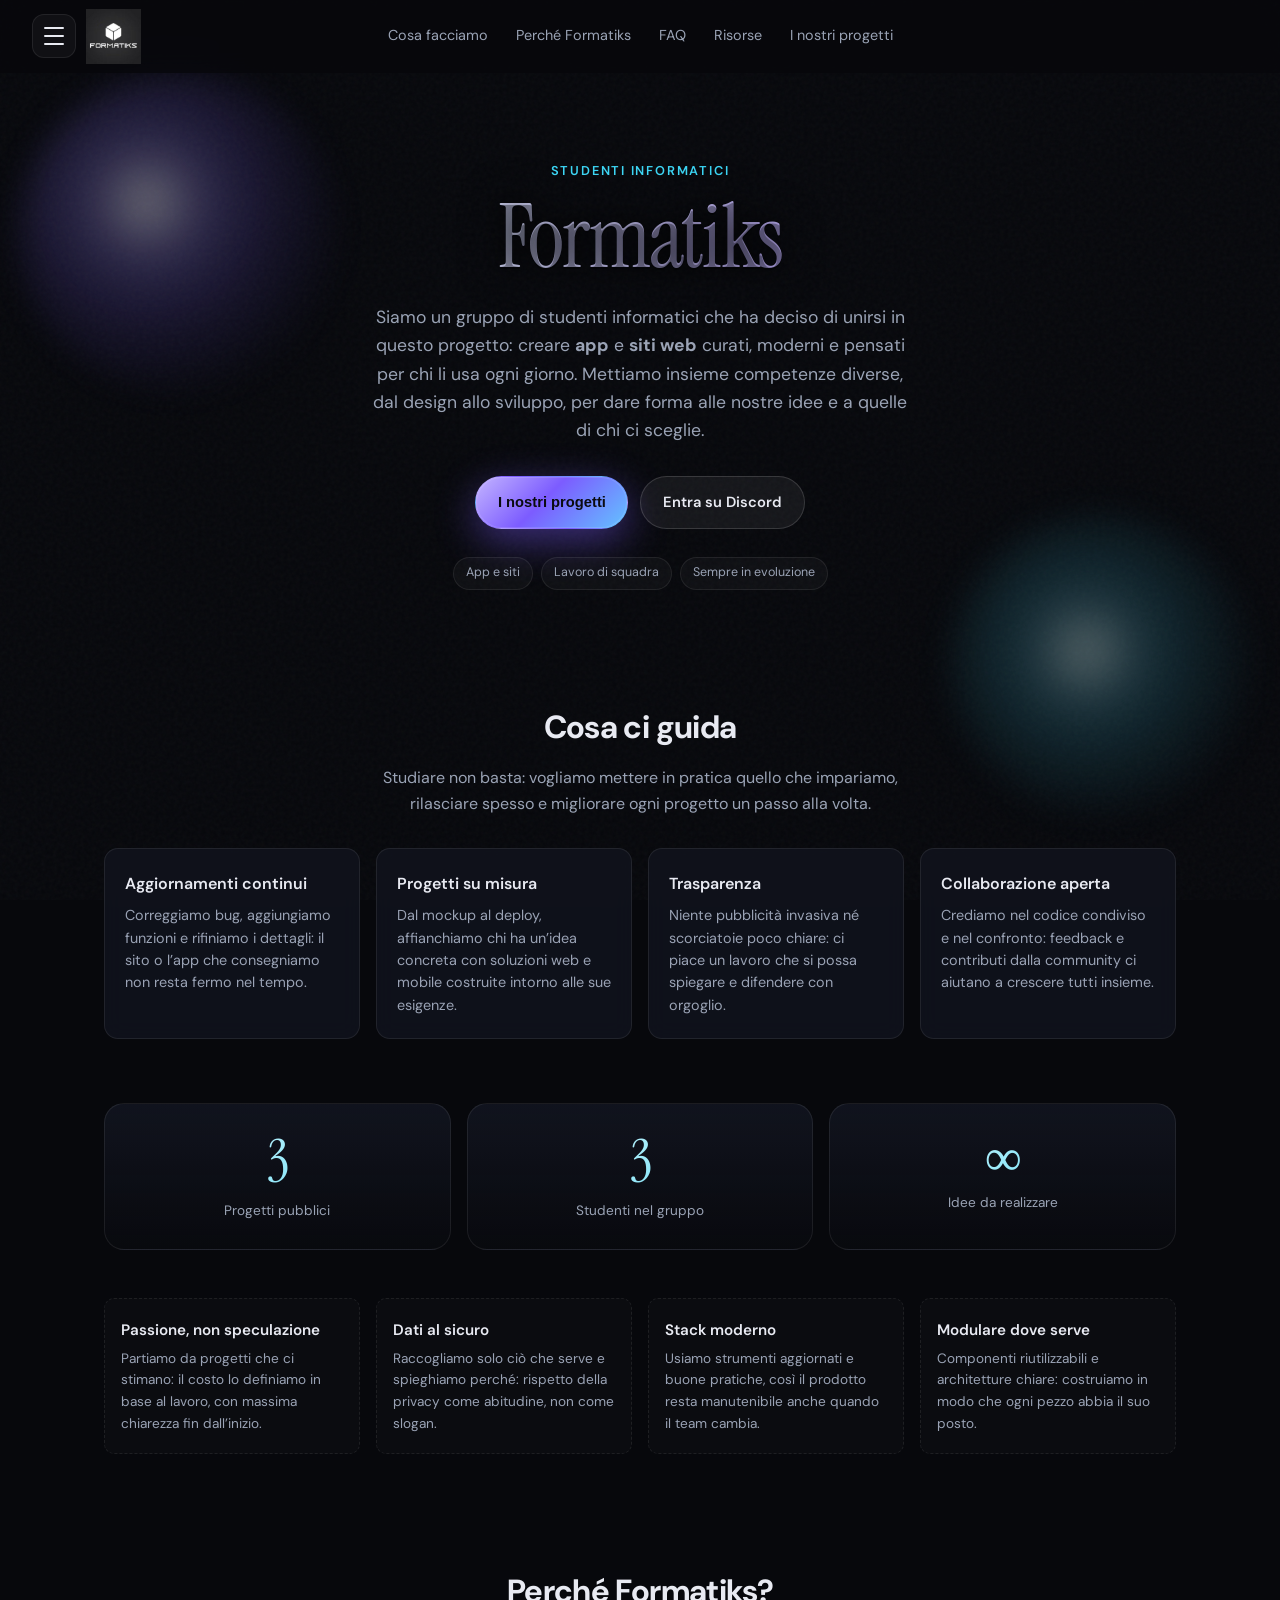
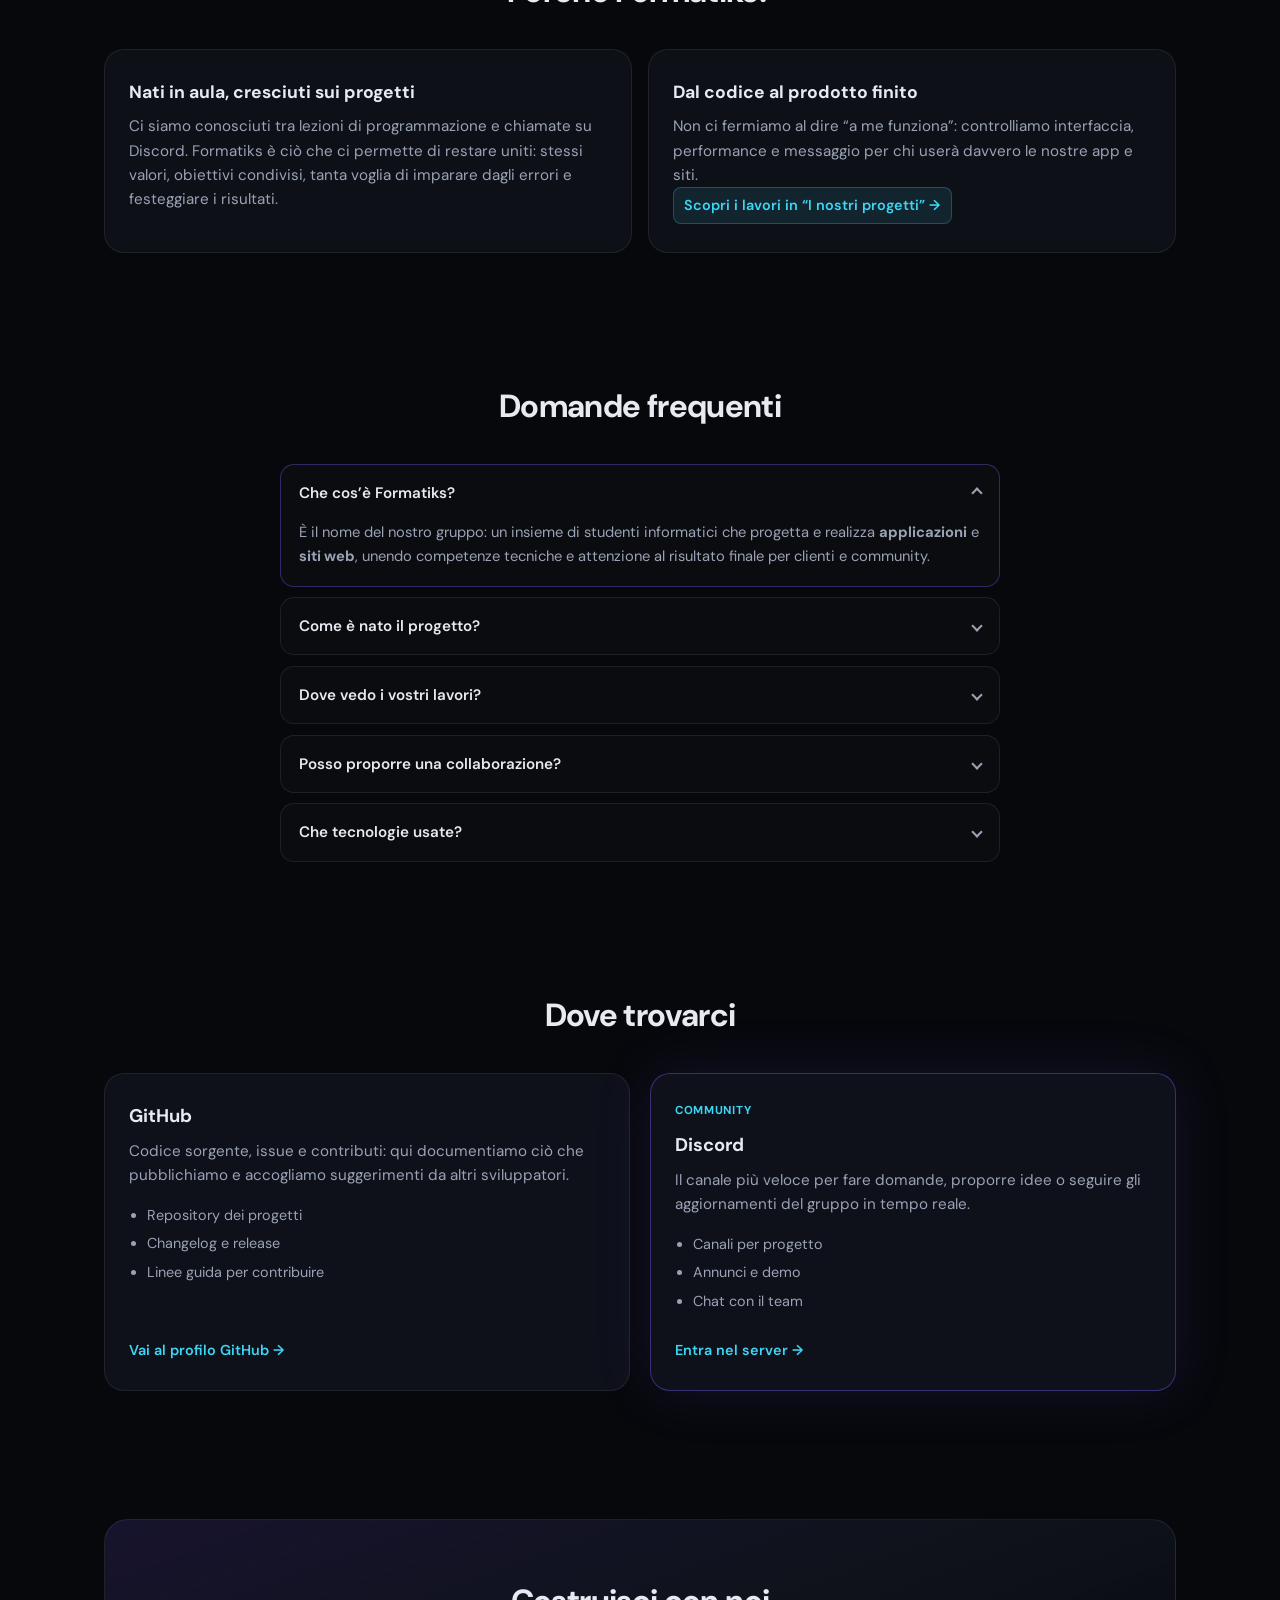
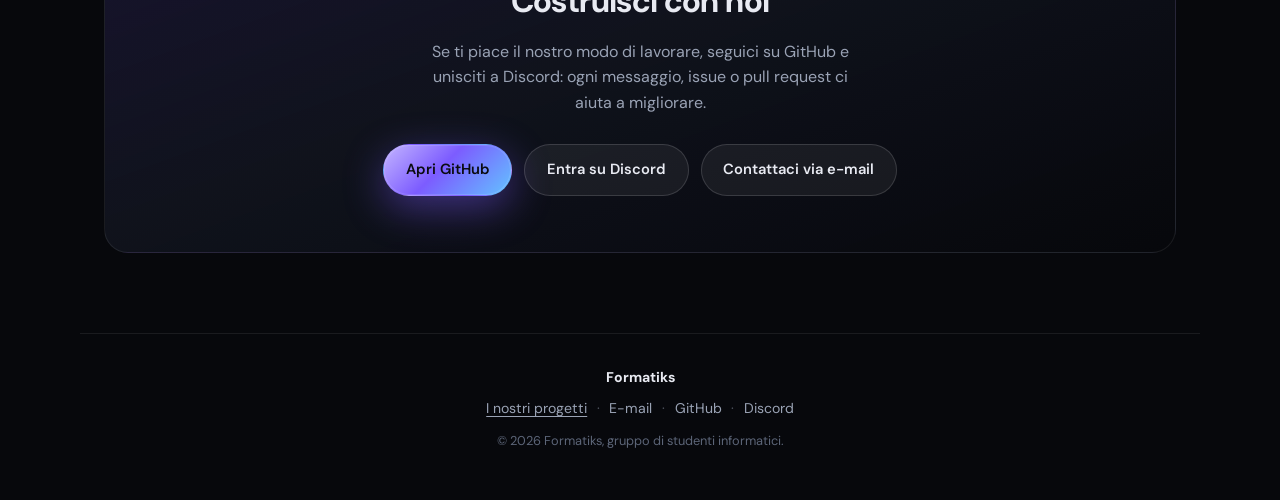
==== commit 23cbc350: "0 Co-authored-by: Copilot <copilot@github.com>" ====
--- a/index.html
+++ b/index.html
@@ -33,7 +33,8 @@
             <span class="hamburger__bar" aria-hidden="true"></span>
             <span class="hamburger__bar" aria-hidden="true"></span>
           </button>
-          <a class="logo" href="#">Formatiks</a>
+          <a href="#" style="display: flex;"><img src="formatiks.png" width="55" alt="Formatiks"></a>
+<!--          <a class="logo" href="#">Formatiks</a>-->
         </div>
         <nav class="nav" aria-label="Navigazione principale">
           <a href="#features">Cosa facciamo</a>
@@ -82,7 +83,7 @@
           Siamo un gruppo di studenti informatici che ha deciso di unirsi in
           questo progetto: creare <strong>app</strong> e <strong>siti web</strong>
           curati, moderni e pensati per chi li usa ogni giorno. Mettiamo insieme
-          competenze diverse - dal design allo sviluppo - per dare forma alle
+          competenze diverse, dal design allo sviluppo, per dare forma alle
           nostre idee e a quelle di chi ci sceglie.
         </p>
         <div class="hero__actions">
@@ -200,22 +201,21 @@
           <article class="panel">
             <h3 class="panel__title">Nati in aula, cresciuti sui progetti</h3>
             <p class="panel__text">
-              Ci siamo conosciuti tra lezioni di programmazione, hackathon e
-              nottate in laboratorio. Formatiks è il contenitore che ci permette di
+              Ci siamo conosciuti tra lezioni di programmazione e chiamate
+              su Discord. Formatiks è ciò che ci permette di
               restare uniti: stessi valori, obiettivi condivisi, tanta voglia di
               imparare dagli errori e festeggiare i risultati.
             </p>
-            <p class="panel__note">Sito collettivo - versione <strong>1.0</strong></p>
+<!--            <p class="panel__note">Sito collettivo - versione <strong>1.0</strong></p> -->
           </article>
           <article class="panel">
             <h3 class="panel__title">Dal codice al prodotto finito</h3>
             <p class="panel__text">
-              Non ci fermiamo al “funziona sulla mia macchina”: curiamo
-              interfaccia, performance e messaggio per chi userà davvero app e
-              siti. Ogni membro porta una specialità; insieme copriamo tutta la
-              catena, dall’idea al rilascio.
-            </p>
-            <p class="panel__badge">Scopri i lavori in “I nostri progetti”</p>
+              Non ci fermiamo al dire “a me funziona”: controlliamo
+              interfaccia, performance e messaggio per chi userà 
+              davvero le nostre app e siti. 
+            </p>
+            <a data-open-projects-menu><p class="panel__badge link-arrow">Scopri i lavori in “I nostri progetti”</p></a>
           </article>
         </div>
       </section>
@@ -228,7 +228,7 @@
           <details class="faq__item" open>
             <summary class="faq__q">Che cos’è Formatiks?</summary>
             <p class="faq__a">
-              È il nome del nostro gruppo: un collettivo di studenti
+              È il nome del nostro gruppo: un insieme di studenti
               informatici che progetta e realizza <strong>applicazioni</strong> e
               <strong>siti web</strong>, unendo competenze tecniche e attenzione al
               risultato finale per clienti e community.
@@ -237,19 +237,18 @@
           <details class="faq__item">
             <summary class="faq__q">Come è nato il progetto?</summary>
             <p class="faq__a">
-              Da un gruppo di amici e compagni di corso con la stessa passione per
+              Da un gruppo di amici e compagni di classe con la stessa passione per
               lo sviluppo software. Abbiamo iniziato con piccoli lavori e
-              side-project, poi abbiamo deciso di dare un’identità comune e una
-              vetrina unica per tutto ciò che costruiamo insieme.
+              progetti, poi abbiamo deciso di dare un nome unico per tutto 
+              ciò che costruiamo insieme.
             </p>
           </details>
           <details class="faq__item">
             <summary class="faq__q">Dove vedo i vostri lavori?</summary>
             <p class="faq__a">
-              Premi <strong>I nostri progetti</strong> (in alto o nella hero) per
-              aprire il menu con l&apos;elenco aggiornato - ogni voce porta alla
-              <strong>pagina dedicata</strong> sul sito, con la spiegazione del progetto
-              (cartella <code>progetti/nome-progetto</code> nel repository del sito).
+              Premi <strong>I nostri progetti</strong> (in alto o nel menù a tendina) per
+              aprire il menu con l&apos;elenco aggiornato: ogni voce porta alla
+              <strong>pagina dedicata</strong> sul sito, con la spiegazione del progetto.
             </p>
           </details>
           <details class="faq__item">
@@ -353,6 +352,13 @@
               rel="noopener noreferrer"
               >Entra su Discord</a
             >
+            <a
+              class="btn btn--secondary"
+              href="mailto:support@formatiks.com"
+              target="_blank"
+              rel="noopener noreferrer"
+              >Contattaci via e-mail</a
+            >
           </div>
         </div>
       </section>
@@ -364,6 +370,13 @@
         <button type="button" class="footer__btn" data-open-projects-menu>
           I nostri progetti
         </button>
+        <span class="dot">·</span>
+        <a
+          href="mailto:support@formatiks.com"
+          target="_blank"
+          rel="noopener noreferrer"
+          >E-mail</a
+        >
         <span class="dot">·</span>
         <a
           href="https://github.com/Formatiks"
@@ -380,7 +393,7 @@
         >
       </p>
       <p class="footer__copy">
-        © <span id="year"></span> Formatiks - gruppo di studenti informatici.
+        © <span id="year"></span> Formatiks, gruppo di studenti informatici.
       </p>
     </footer>
 
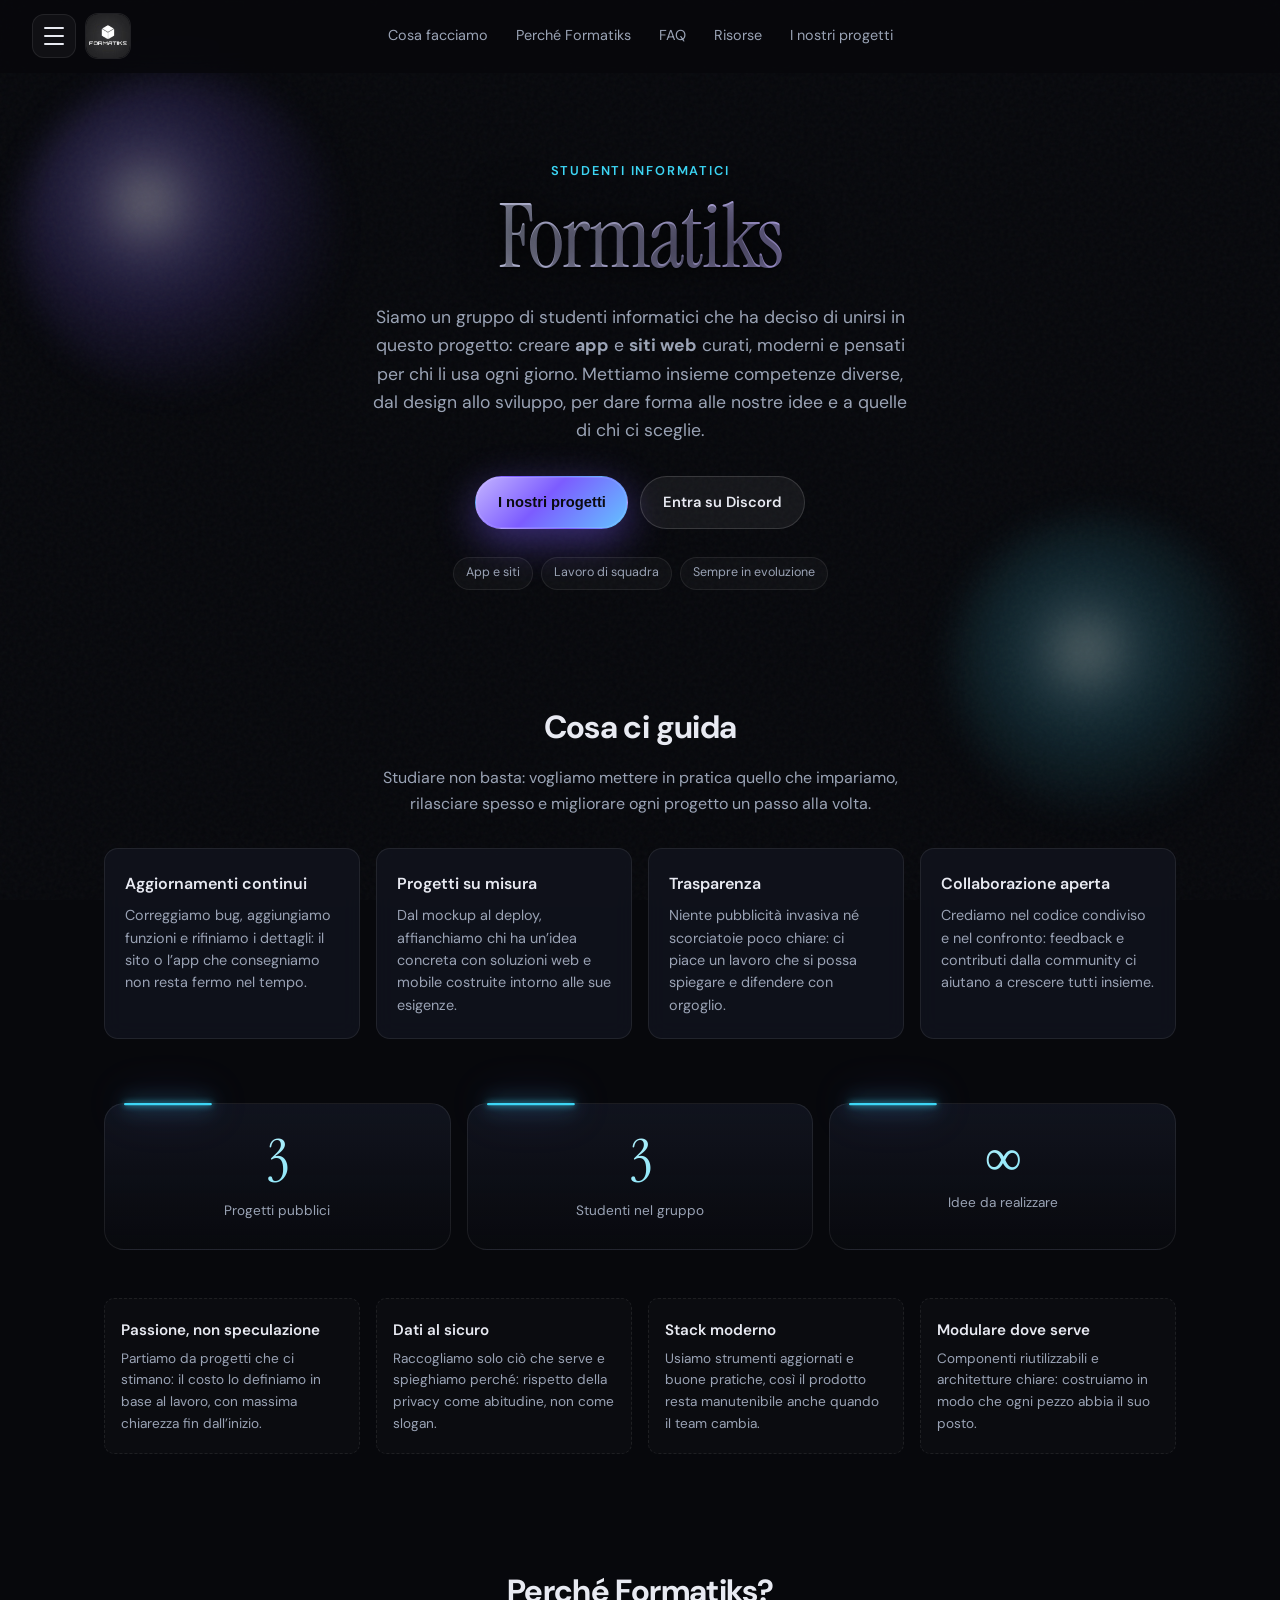
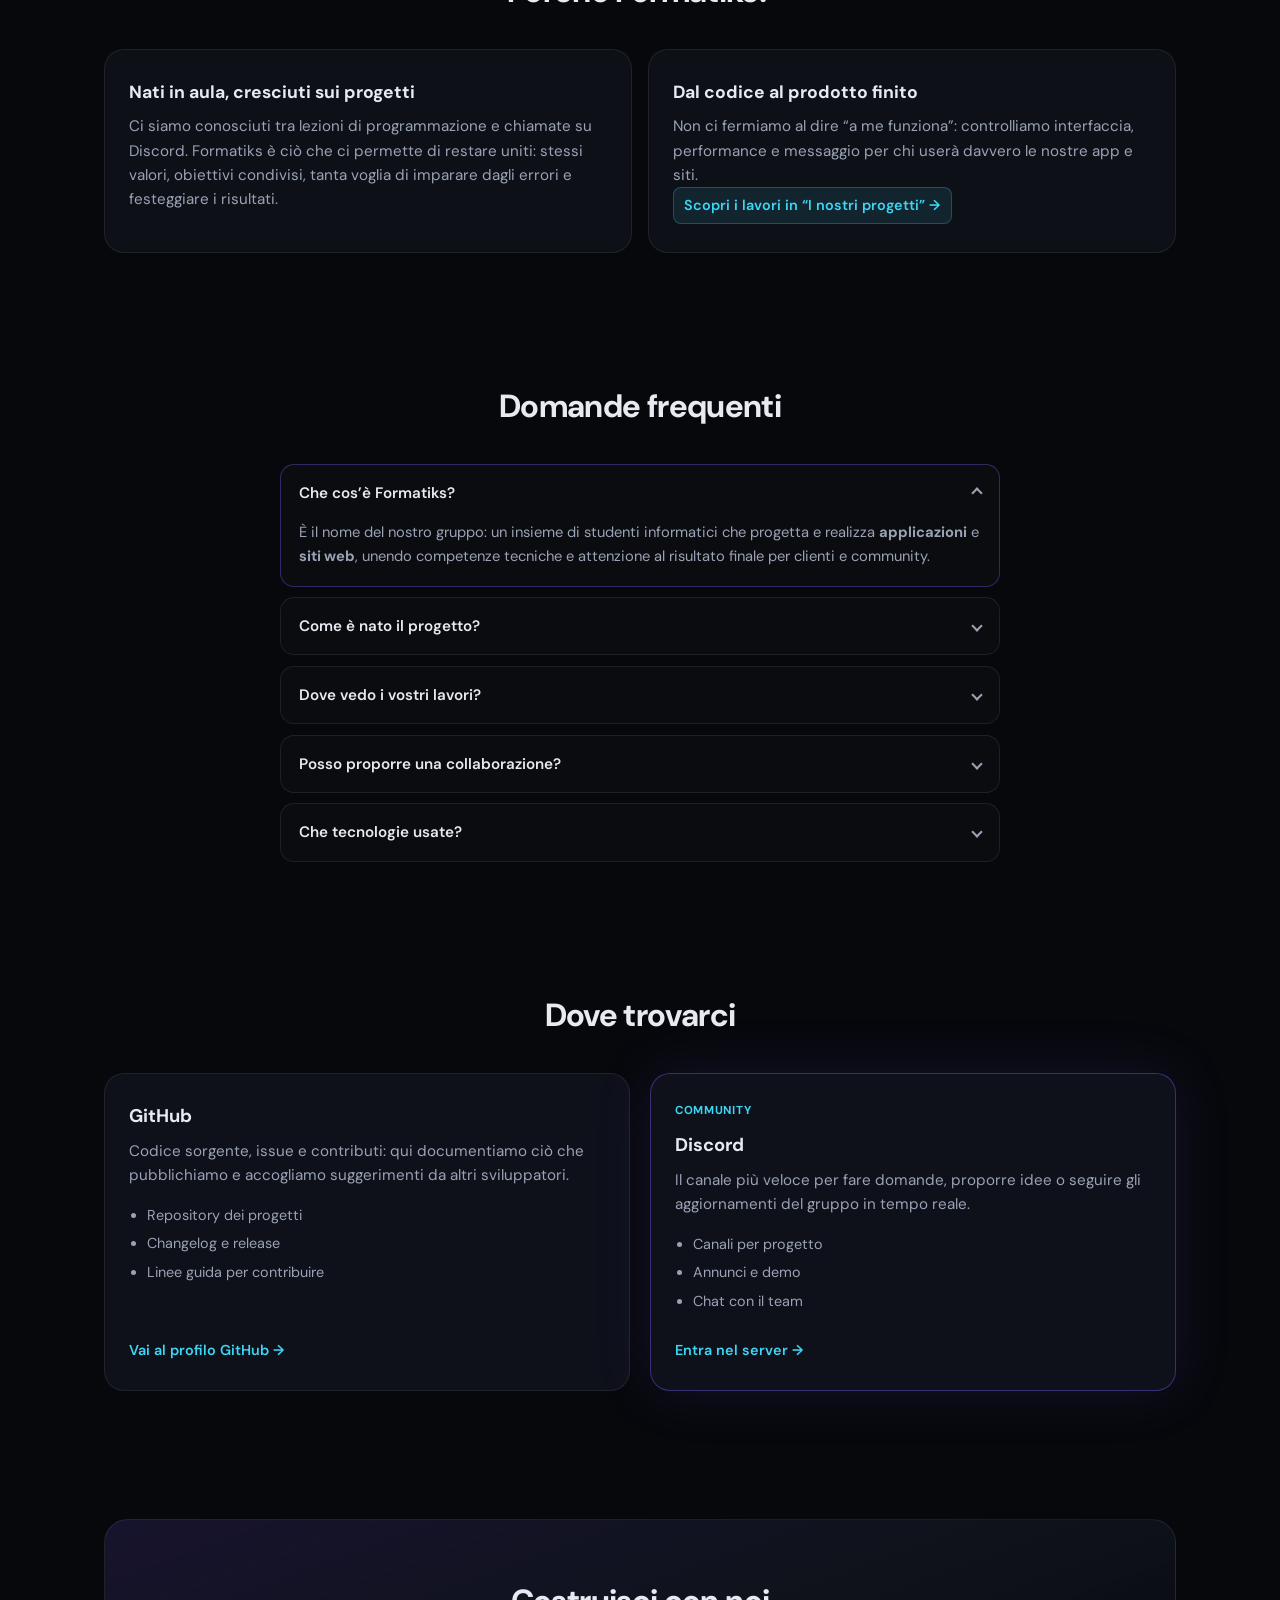
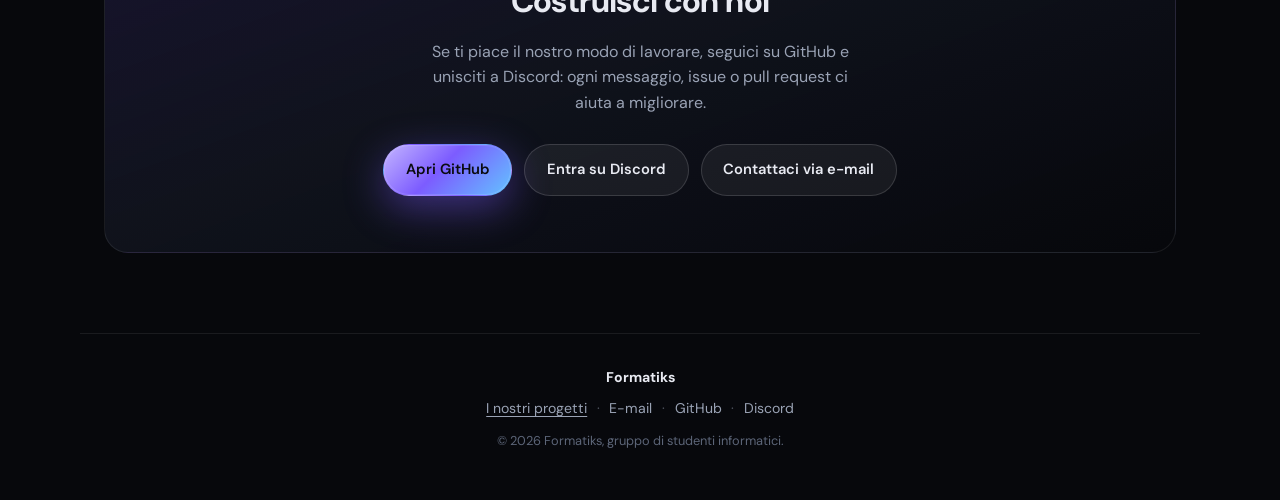
==== commit 92123dd7: "TEST" ====
--- a/index.html
+++ b/index.html
@@ -33,7 +33,9 @@
             <span class="hamburger__bar" aria-hidden="true"></span>
             <span class="hamburger__bar" aria-hidden="true"></span>
           </button>
-          <a href="#" style="display: flex;"><img src="formatiks.png" width="55" alt="Formatiks"></a>
+          <a class="header-logo" href="#" aria-label="Formatiks — inizio pagina"
+            ><img src="formatiks.png" width="44" height="44" alt=""
+          /></a>
 <!--          <a class="logo" href="#">Formatiks</a>-->
         </div>
         <nav class="nav" aria-label="Navigazione principale">
@@ -147,14 +149,53 @@
 
       <section class="stats section section--tight reveal">
         <div class="stat">
+          <svg class="stat__neon" aria-hidden="true">
+            <rect
+              class="stat__neon-path"
+              pathLength="100"
+              fill="none"
+              stroke="#3dd6f5"
+              stroke-width="2.25"
+              stroke-linecap="round"
+              stroke-linejoin="round"
+              stroke-dasharray="10 90"
+              vector-effect="non-scaling-stroke"
+            />
+          </svg>
           <span class="stat__value" data-count="3">0</span>
           <span class="stat__label">Progetti pubblici</span>
         </div>
         <div class="stat">
+          <svg class="stat__neon" aria-hidden="true">
+            <rect
+              class="stat__neon-path"
+              pathLength="100"
+              fill="none"
+              stroke="#3dd6f5"
+              stroke-width="2.25"
+              stroke-linecap="round"
+              stroke-linejoin="round"
+              stroke-dasharray="10 90"
+              vector-effect="non-scaling-stroke"
+            />
+          </svg>
           <span class="stat__value" data-count="3">0</span>
           <span class="stat__label">Studenti nel gruppo</span>
         </div>
         <div class="stat stat--wide">
+          <svg class="stat__neon" aria-hidden="true">
+            <rect
+              class="stat__neon-path"
+              pathLength="100"
+              fill="none"
+              stroke="#3dd6f5"
+              stroke-width="2.25"
+              stroke-linecap="round"
+              stroke-linejoin="round"
+              stroke-dasharray="10 90"
+              vector-effect="non-scaling-stroke"
+            />
+          </svg>
           <span class="stat__value stat__value--text">∞</span>
           <span class="stat__label">Idee da realizzare</span>
         </div>
--- a/styles.css
+++ b/styles.css
@@ -428,6 +428,39 @@
   font-weight: 700;
   letter-spacing: -0.02em;
   font-size: 1.05rem;
+}
+
+/* Logo immagine in header: stessa dimensione del pulsante hamburger (44px) */
+.header-logo {
+  display: inline-flex;
+  align-items: center;
+  justify-content: center;
+  flex-shrink: 0;
+  width: 44px;
+  height: 44px;
+  border-radius: 12px;
+  overflow: hidden;
+  box-shadow: 0 0 0 1px rgba(255, 255, 255, 0.1);
+  transition: box-shadow 0.2s ease, transform 0.2s ease;
+}
+
+.header-logo:hover {
+  box-shadow: 0 0 0 1px rgba(255, 255, 255, 0.18);
+}
+
+.header-logo:focus-visible {
+  outline: 2px solid var(--accent-2);
+  outline-offset: 3px;
+  border-radius: 12px;
+}
+
+.header-logo img {
+  display: block;
+  width: 44px;
+  height: 44px;
+  border-radius: 12px;
+  object-fit: cover;
+  vertical-align: middle;
 }
 
 .nav {
@@ -776,14 +809,57 @@
 }
 
 .stat {
+  position: relative;
+  z-index: 0;
   padding: 1.75rem 1rem;
   border-radius: var(--radius-lg);
-  border: 1px solid var(--border);
+  border: 1px solid rgba(255, 255, 255, 0.08);
   background: linear-gradient(
     180deg,
     rgba(18, 21, 32, 0.9) 0%,
     rgba(10, 11, 16, 0.6) 100%
   );
+  overflow: visible;
+}
+
+/* SVG senza viewBox: 1 unità = 1px così rx/ry = --radius-lg coincidono col bordo arrotondato della card */
+.stat__neon {
+  display: block;
+  position: absolute;
+  inset: -1px;
+  width: auto;
+  height: auto;
+  overflow: visible;
+  pointer-events: none;
+  z-index: 1;
+  filter: drop-shadow(0 0 3px rgba(61, 214, 245, 1))
+    drop-shadow(0 0 10px rgba(61, 214, 245, 0.65))
+    drop-shadow(0 0 20px rgba(124, 92, 255, 0.35));
+}
+
+.stat__neon-path {
+  x: 1.125px;
+  y: 1.125px;
+  width: calc(100% - 2.25px);
+  height: calc(100% - 2.25px);
+  rx: var(--radius-lg);
+  ry: var(--radius-lg);
+  vector-effect: non-scaling-stroke;
+  shape-rendering: geometricPrecision;
+  animation: stat-neon-dash 2.1s linear infinite;
+  will-change: stroke-dashoffset;
+}
+
+.stat > .stat__value,
+.stat > .stat__label {
+  position: relative;
+  z-index: 2;
+}
+
+@keyframes stat-neon-dash {
+  to {
+    stroke-dashoffset: -100;
+  }
 }
 
 .stat--wide {
@@ -1175,6 +1251,10 @@
     animation: none !important;
   }
 
+  .stat__neon-path {
+    animation: none;
+  }
+
   body::before,
   body::after {
     filter: none;
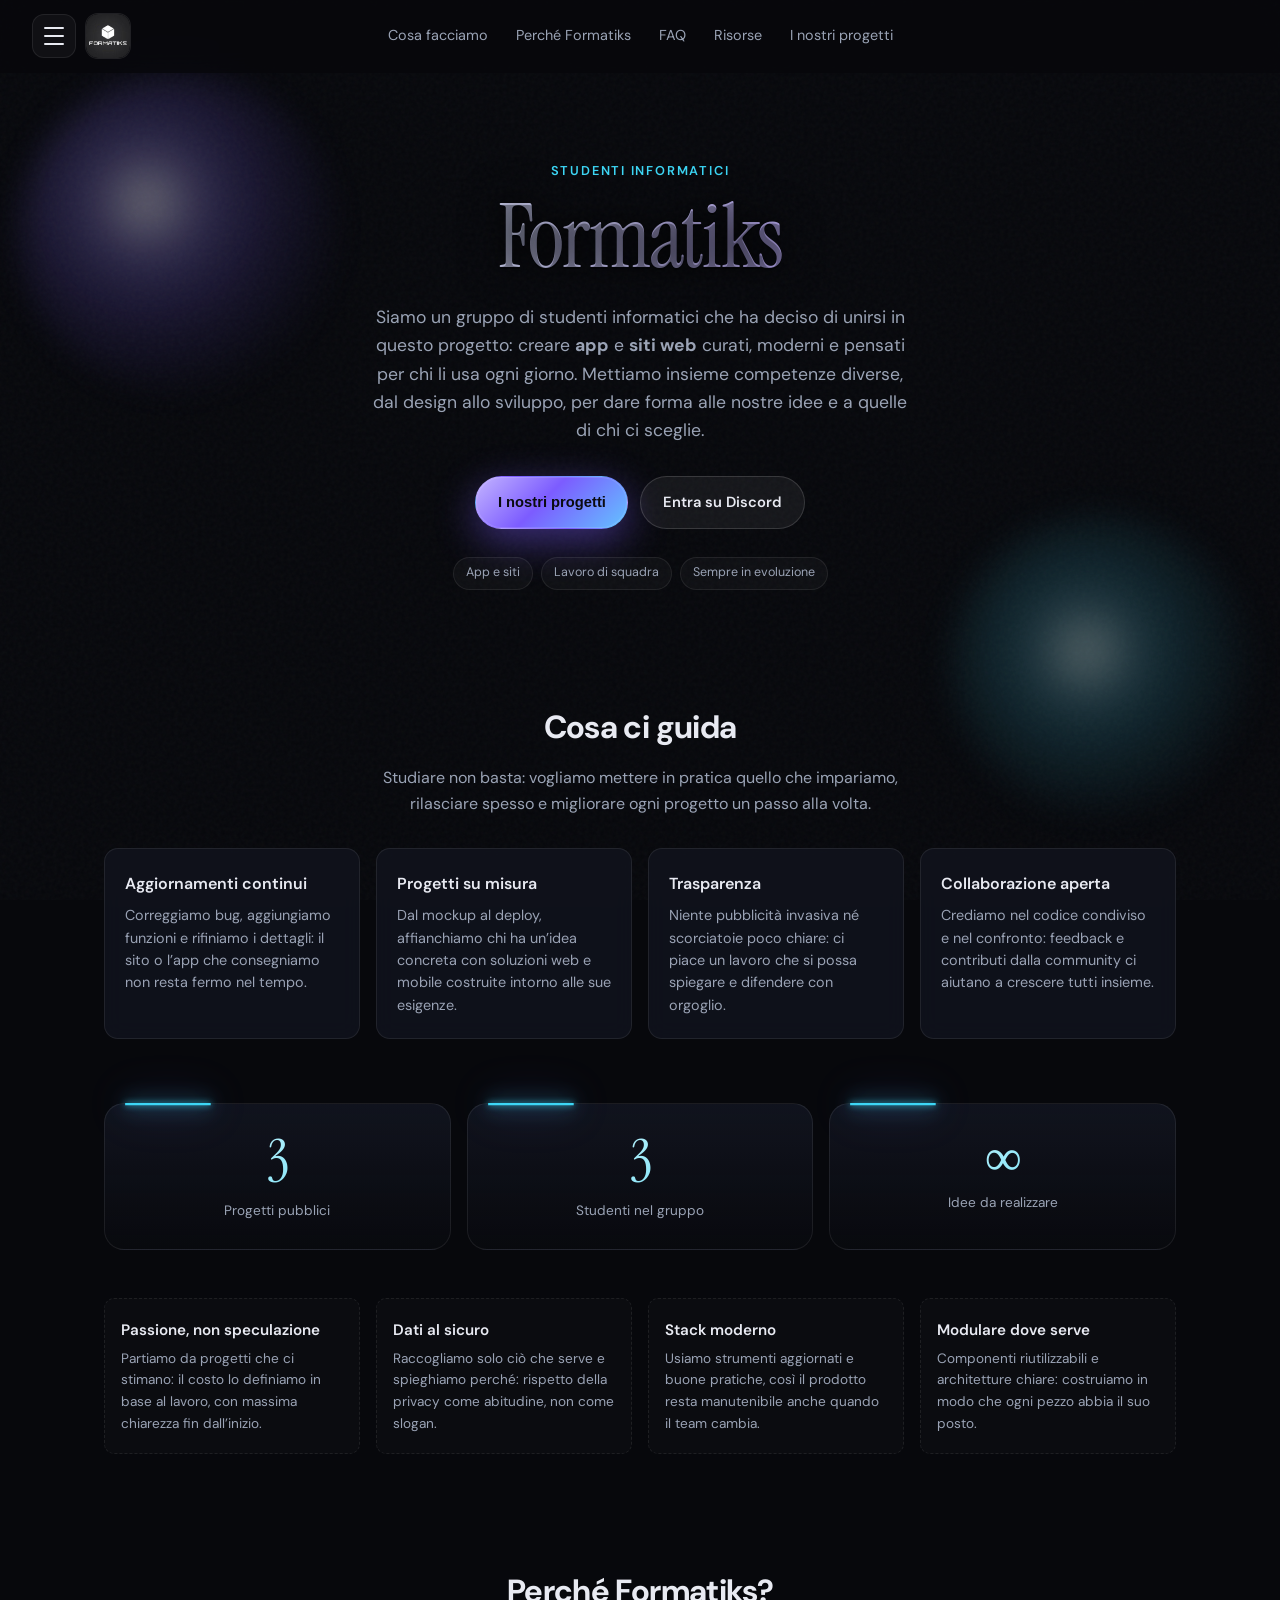
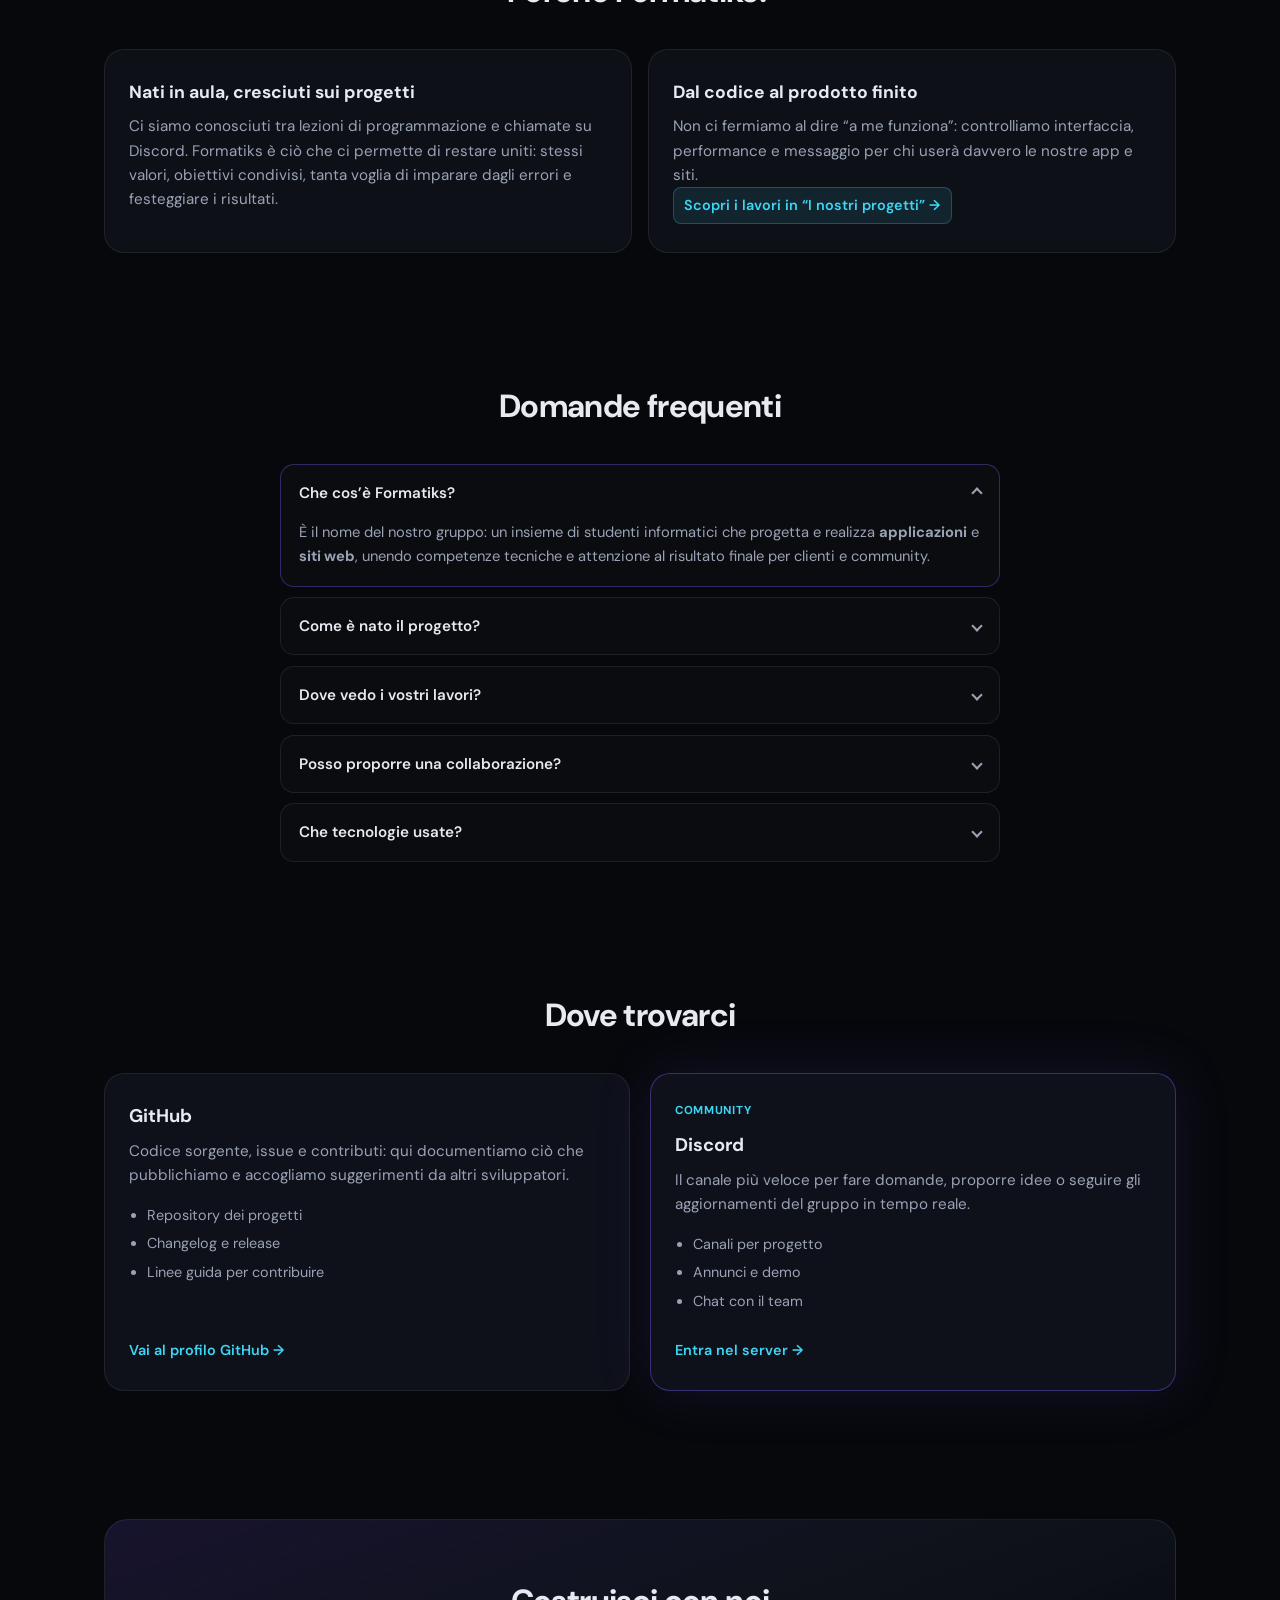
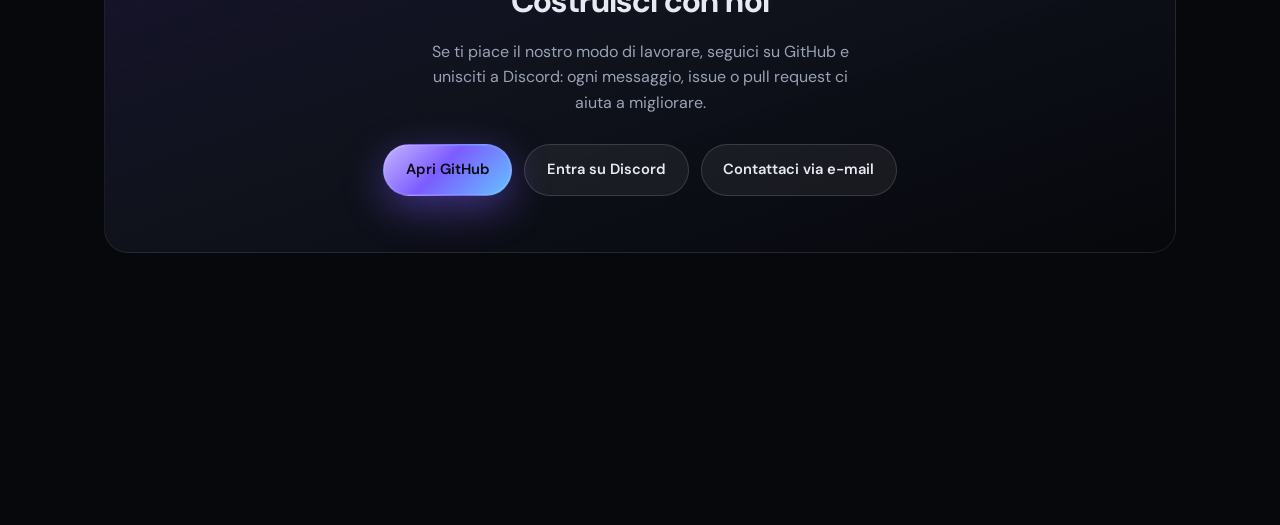
==== commit 78287a31: "fix" ====
--- a/index.html
+++ b/index.html
@@ -156,7 +156,7 @@
               fill="none"
               stroke="#3dd6f5"
               stroke-width="2.25"
-              stroke-linecap="round"
+              stroke-linecap="butt"
               stroke-linejoin="round"
               stroke-dasharray="10 90"
               vector-effect="non-scaling-stroke"
@@ -173,7 +173,7 @@
               fill="none"
               stroke="#3dd6f5"
               stroke-width="2.25"
-              stroke-linecap="round"
+              stroke-linecap="butt"
               stroke-linejoin="round"
               stroke-dasharray="10 90"
               vector-effect="non-scaling-stroke"
@@ -190,7 +190,7 @@
               fill="none"
               stroke="#3dd6f5"
               stroke-width="2.25"
-              stroke-linecap="round"
+              stroke-linecap="butt"
               stroke-linejoin="round"
               stroke-dasharray="10 90"
               vector-effect="non-scaling-stroke"
--- a/styles.css
+++ b/styles.css
@@ -822,7 +822,8 @@
   overflow: visible;
 }
 
-/* SVG senza viewBox: 1 unità = 1px così rx/ry = --radius-lg coincidono col bordo arrotondato della card */
+/* SVG senza viewBox: 1 unità = 1px così rx/ry = --radius-lg coincidono col bordo arrotondato della card.
+   stroke-linecap butt: con dash animato, round crea semicerchi alle estremità che agli angoli sembrano staccati dal bordo. */
 .stat__neon {
   display: block;
   position: absolute;
@@ -844,6 +845,7 @@
   height: calc(100% - 2.25px);
   rx: var(--radius-lg);
   ry: var(--radius-lg);
+  stroke-linecap: butt;
   vector-effect: non-scaling-stroke;
   shape-rendering: geometricPrecision;
   animation: stat-neon-dash 2.1s linear infinite;
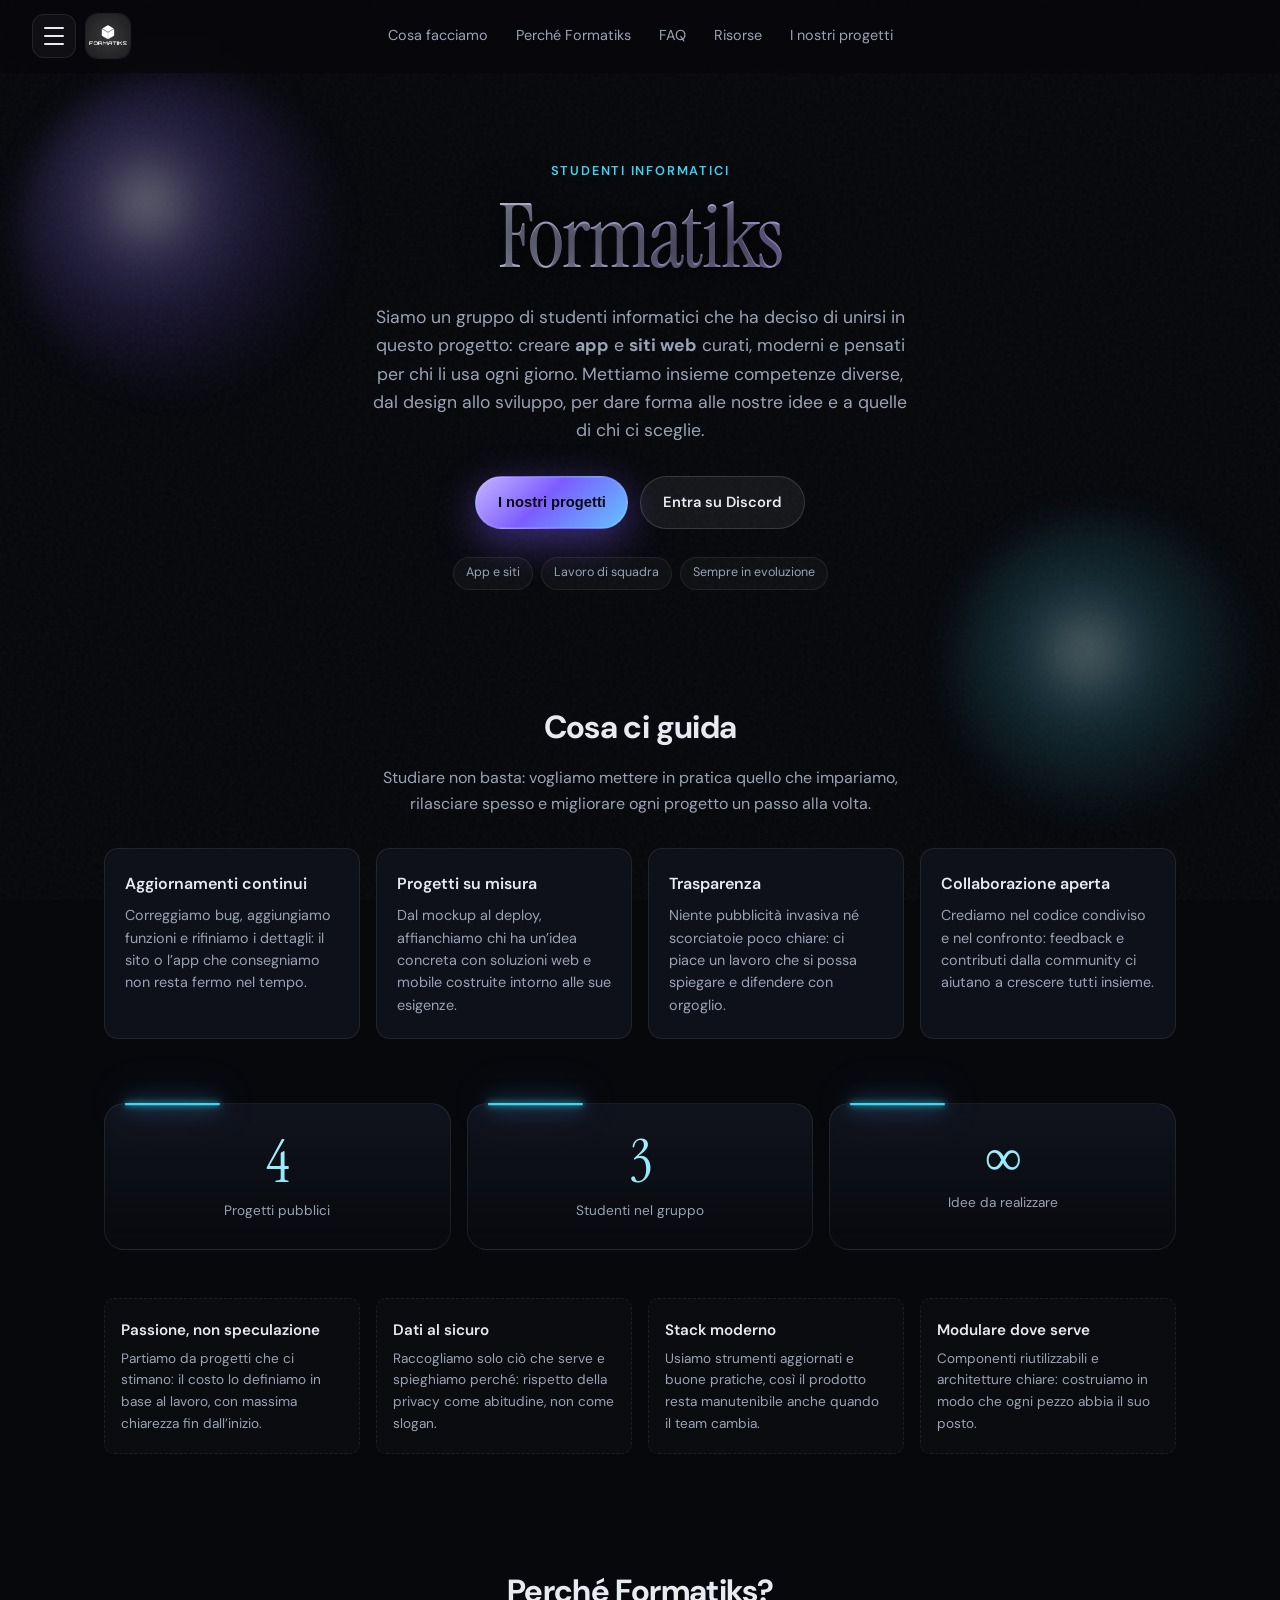
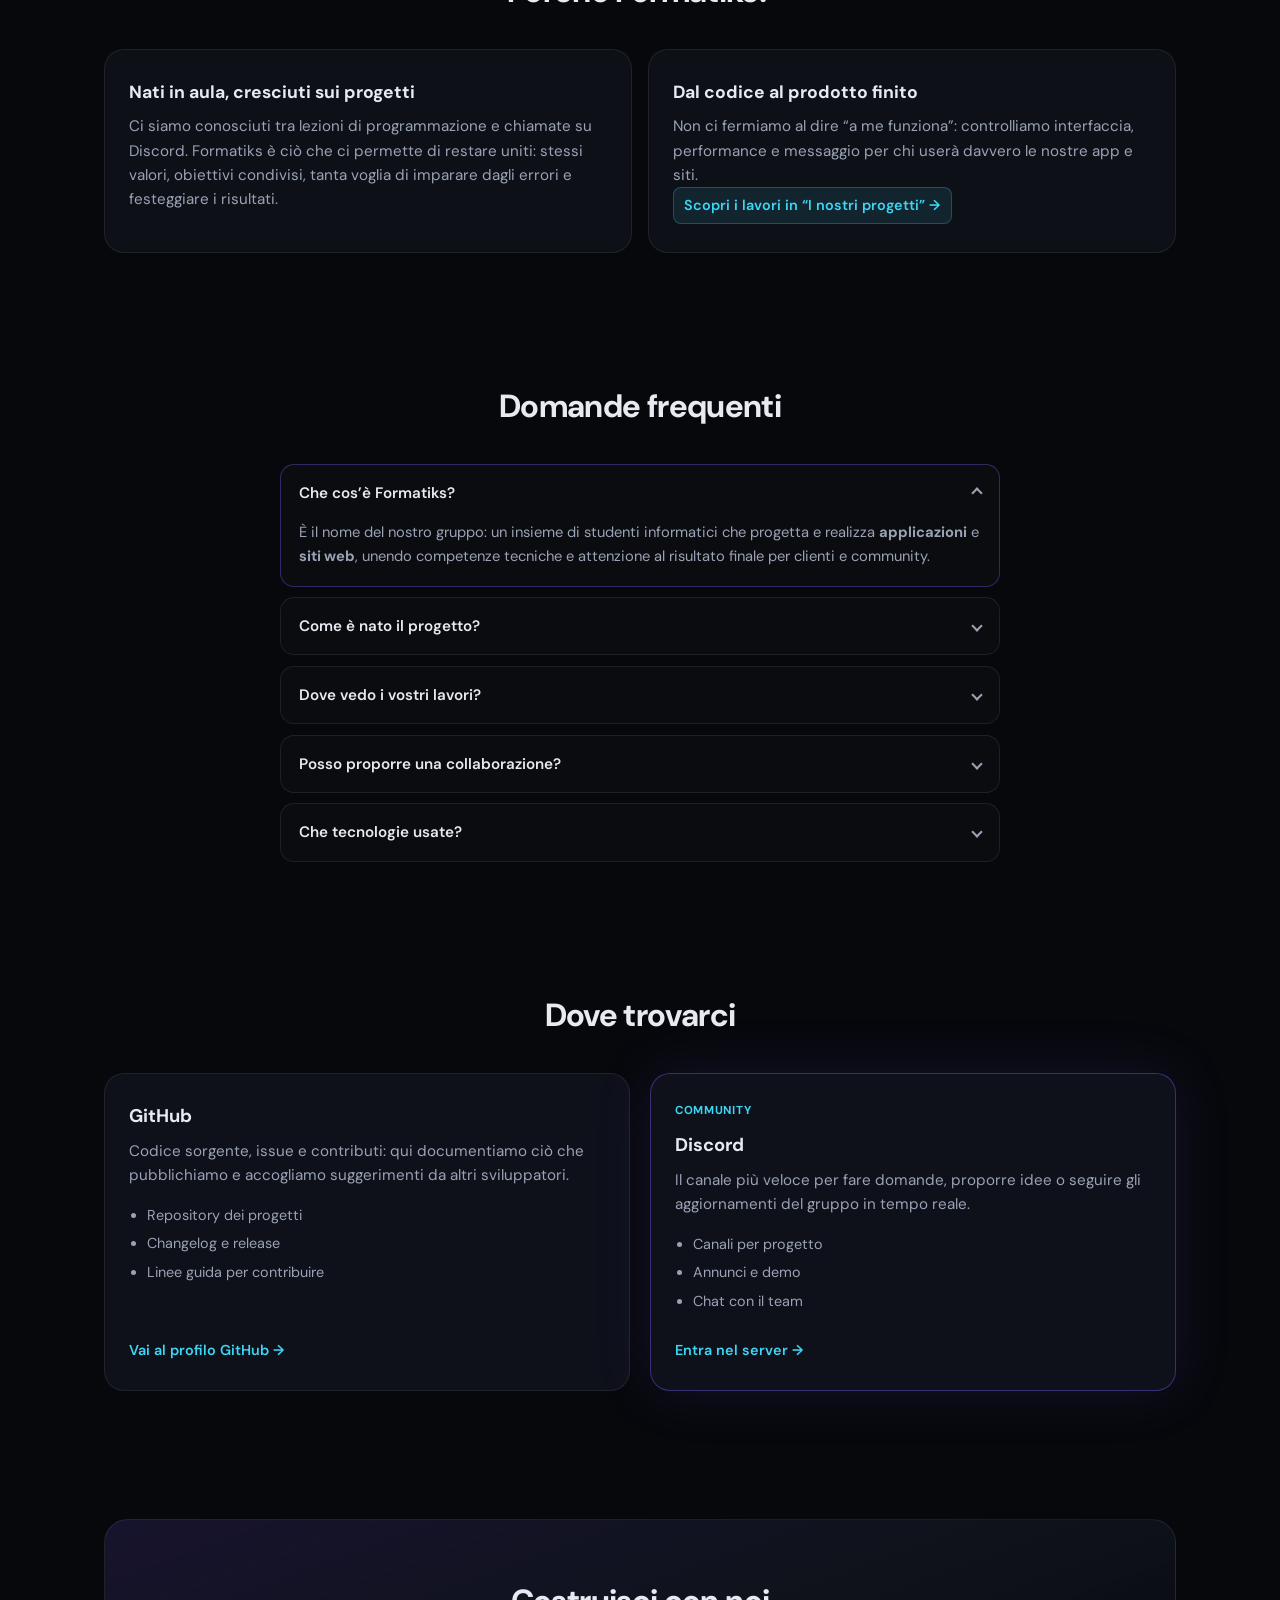
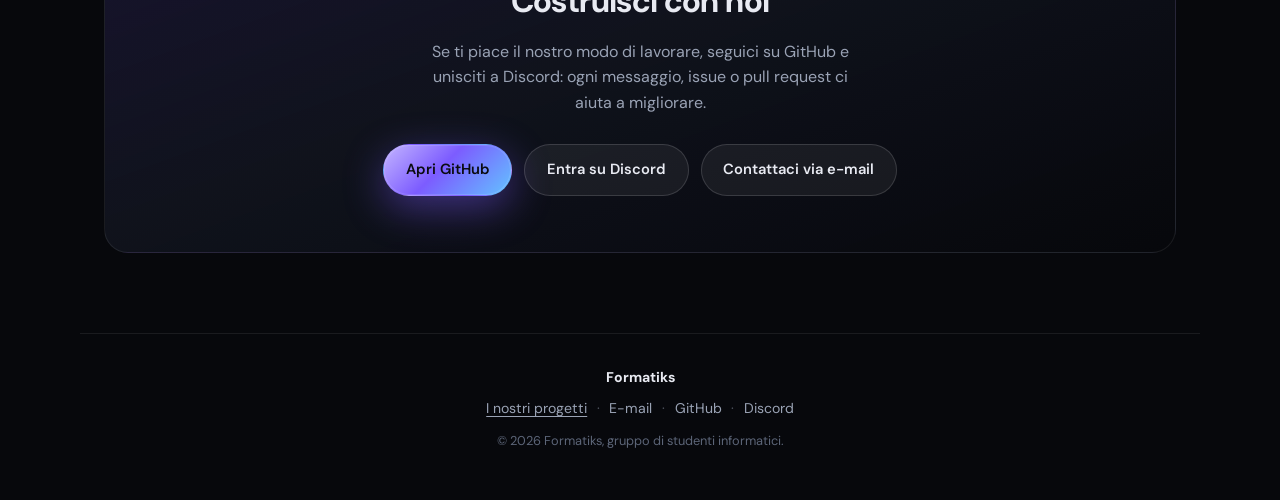
==== commit 9e7faa3c: "update server mc" ====
--- a/index.html
+++ b/index.html
@@ -73,6 +73,9 @@
           <li class="menu-drawer__item" style="--i: 2">
             <a class="menu-drawer__link" href="progetti/anozon/index.html">Anozon</a>
           </li>
+          <li class="menu-drawer__item" style="--i: 3">
+            <a class="menu-drawer__link" href="progetti/server-mc/index.html">Server MC</a>
+          </li>
         </ul>
       </nav>
     </div>
@@ -162,7 +165,7 @@
               vector-effect="non-scaling-stroke"
             />
           </svg>
-          <span class="stat__value" data-count="3">0</span>
+          <span class="stat__value" data-count="4">0</span>
           <span class="stat__label">Progetti pubblici</span>
         </div>
         <div class="stat">
--- a/styles.css
+++ b/styles.css
@@ -801,6 +801,12 @@
   text-align: center;
 }
 
+@media (max-width: 699px) {
+  .stat__neon {
+    display: none !important;
+  }
+}
+
 @media (min-width: 700px) {
   .stats {
     grid-template-columns: repeat(3, 1fr);
@@ -822,14 +828,12 @@
   overflow: visible;
 }
 
-/* SVG senza viewBox: 1 unità = 1px così rx/ry = --radius-lg coincidono col bordo arrotondato della card.
-   stroke-linecap butt: con dash animato, round crea semicerchi alle estremità che agli angoli sembrano staccati dal bordo. */
+/* Geometria del neon (rect) impostata in JS su border-box: le proprietà CSS x/y/rx su <rect> sono inaffidabili tra browser. */
 .stat__neon {
   display: block;
   position: absolute;
-  inset: -1px;
-  width: auto;
-  height: auto;
+  right: auto;
+  bottom: auto;
   overflow: visible;
   pointer-events: none;
   z-index: 1;
@@ -839,12 +843,6 @@
 }
 
 .stat__neon-path {
-  x: 1.125px;
-  y: 1.125px;
-  width: calc(100% - 2.25px);
-  height: calc(100% - 2.25px);
-  rx: var(--radius-lg);
-  ry: var(--radius-lg);
   stroke-linecap: butt;
   vector-effect: non-scaling-stroke;
   shape-rendering: geometricPrecision;
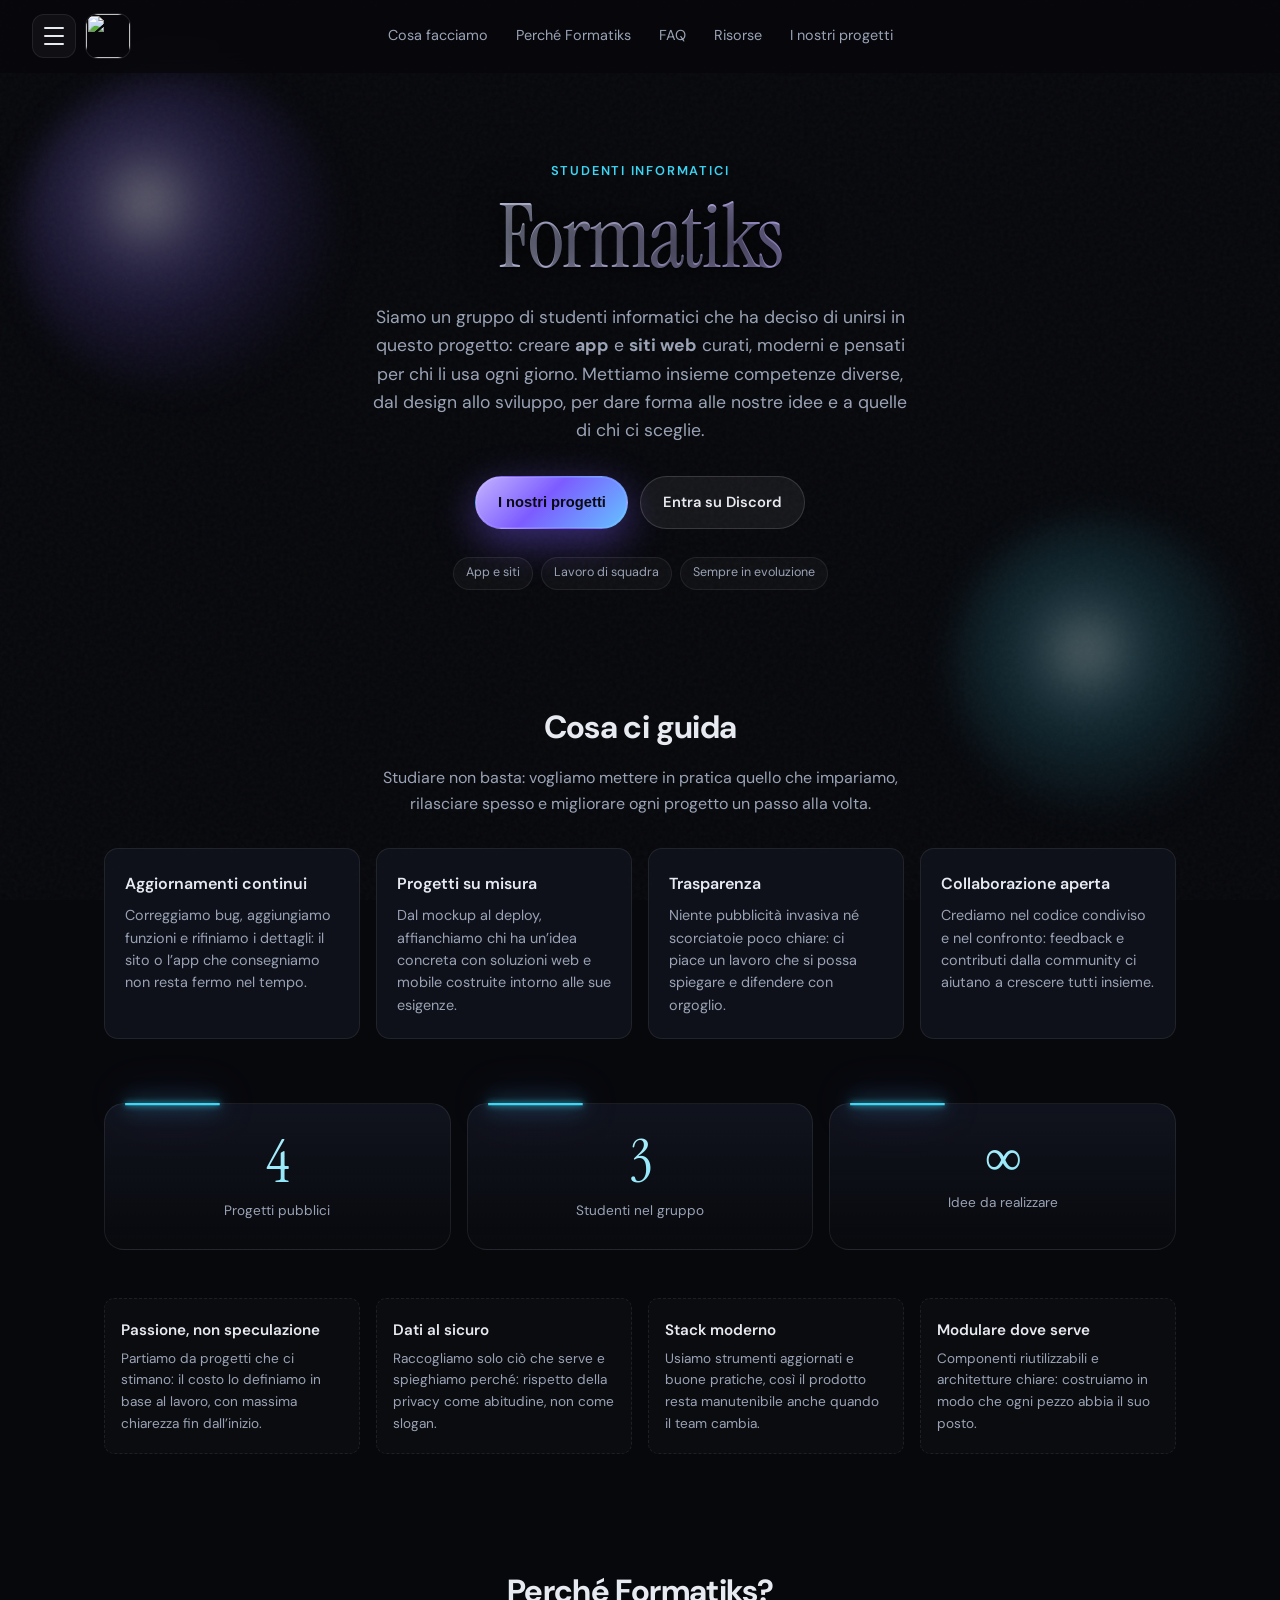
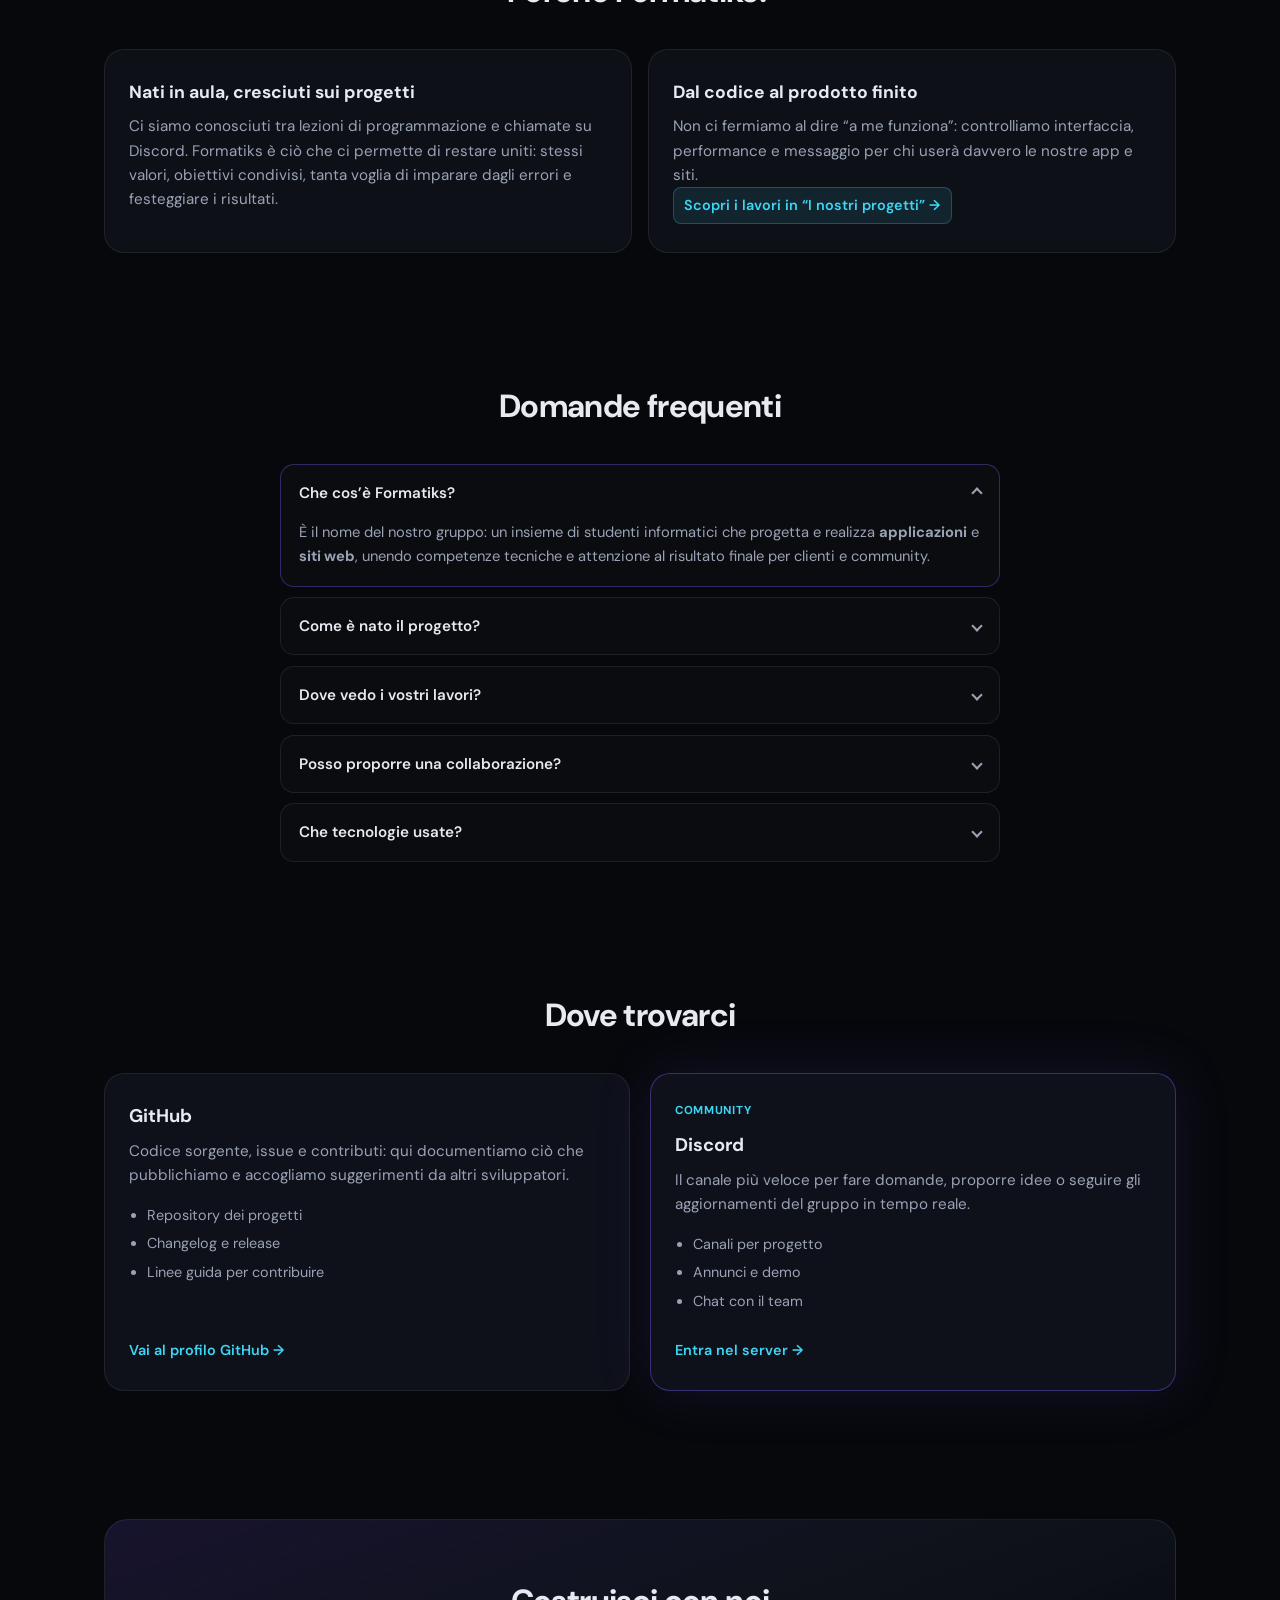
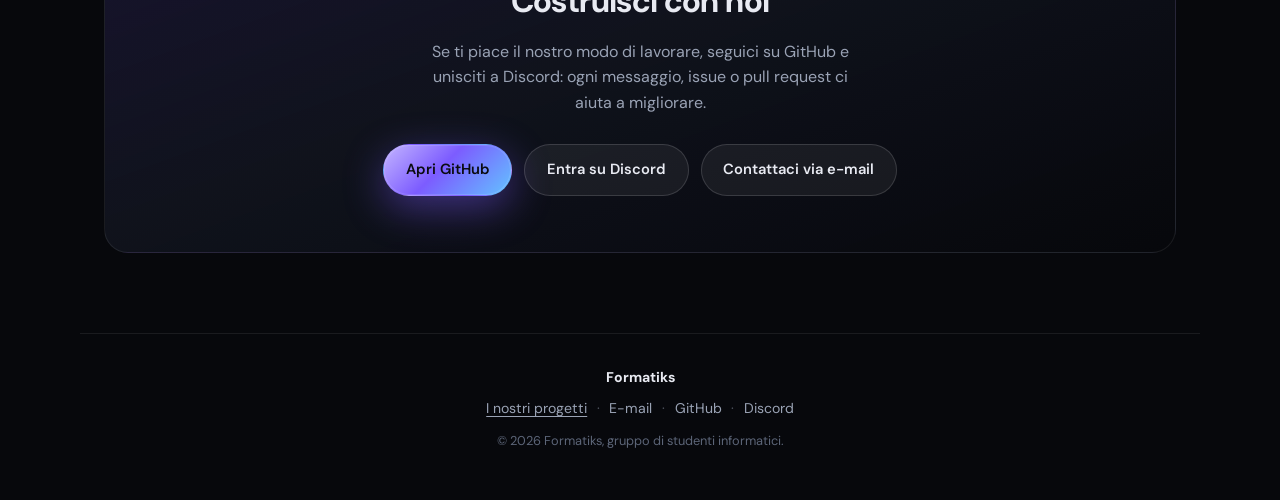
==== commit f3826b30: "pulsanti e loghi" ====
--- a/index.html
+++ b/index.html
@@ -15,6 +15,7 @@
       rel="stylesheet"
     />
     <link rel="stylesheet" href="styles.css" />
+    <link rel="shortcut icon" href="./images/formatiks.png" type="image/x-icon">
   </head>
   <body>
     <div class="noise" aria-hidden="true"></div>
@@ -34,7 +35,7 @@
             <span class="hamburger__bar" aria-hidden="true"></span>
           </button>
           <a class="header-logo" href="#" aria-label="Formatiks — inizio pagina"
-            ><img src="formatiks.png" width="44" height="44" alt=""
+            ><img src="./images/formatiks.png" width="44" height="44" alt=""
           /></a>
 <!--          <a class="logo" href="#">Formatiks</a>-->
         </div>
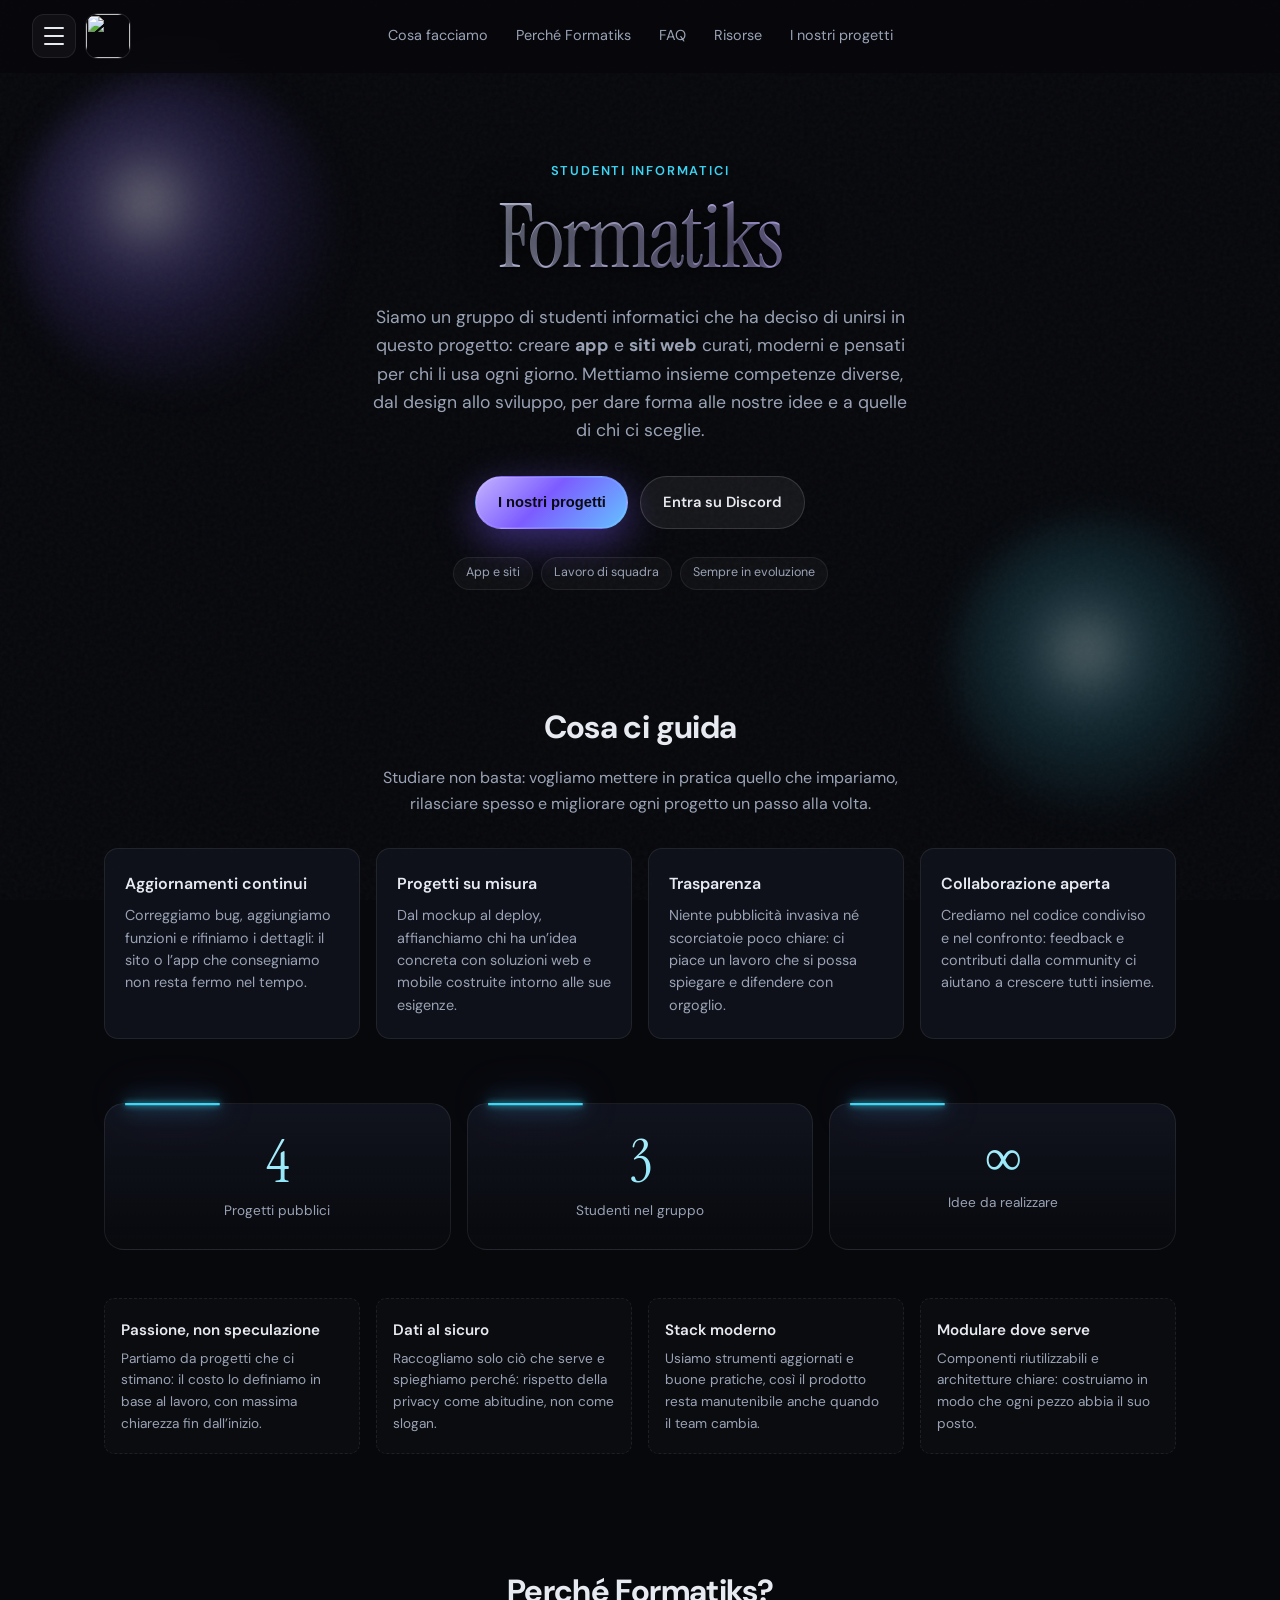
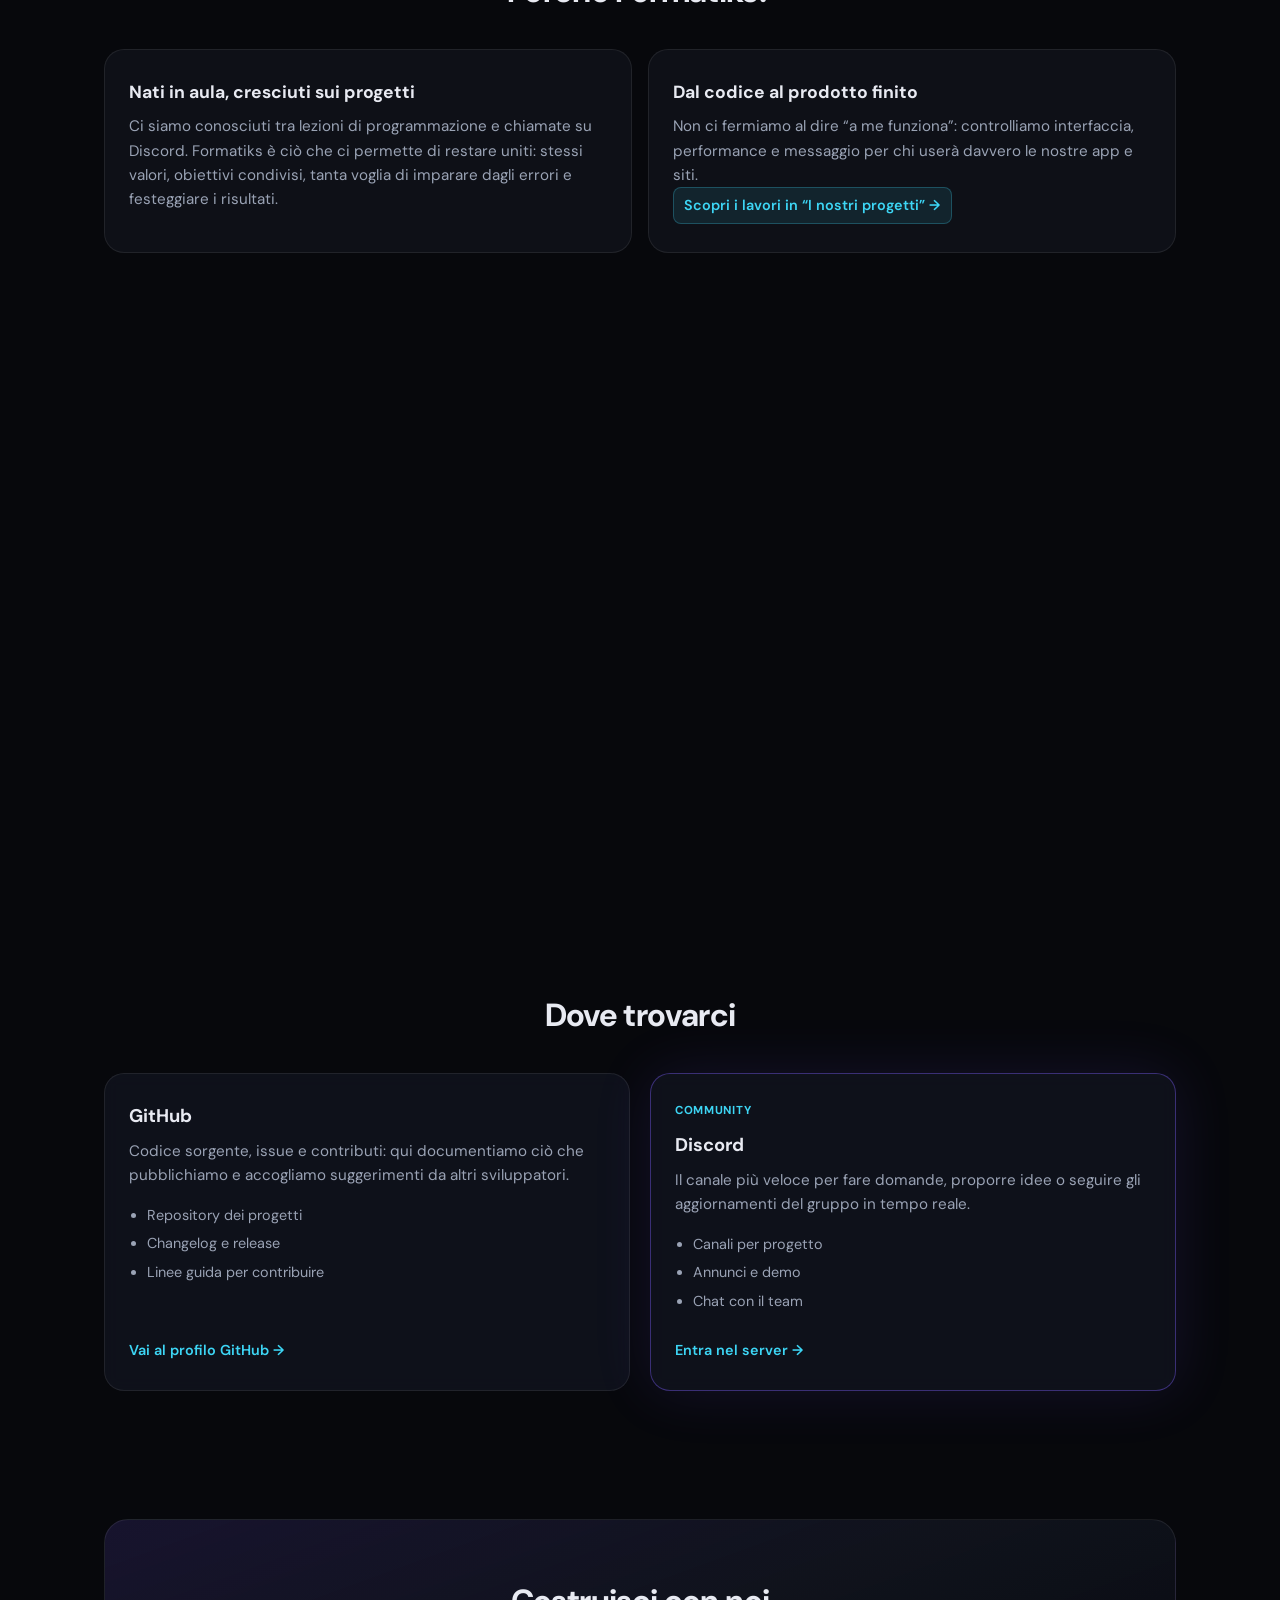
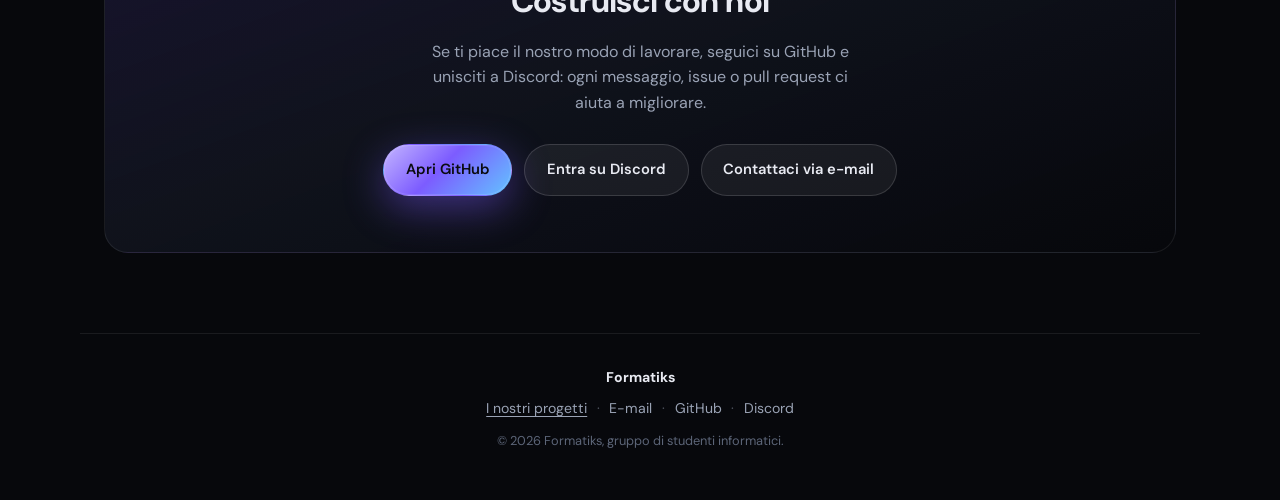
==== commit 78a3fee3: "fix immagini" ====
--- a/index.html
+++ b/index.html
@@ -35,7 +35,7 @@
             <span class="hamburger__bar" aria-hidden="true"></span>
           </button>
           <a class="header-logo" href="#" aria-label="Formatiks — inizio pagina"
-            ><img src="./images/formatiks.png" width="44" height="44" alt=""
+            ><img src="/images/formatiks.png" width="44" height="44" alt=""
           /></a>
 <!--          <a class="logo" href="#">Formatiks</a>-->
         </div>
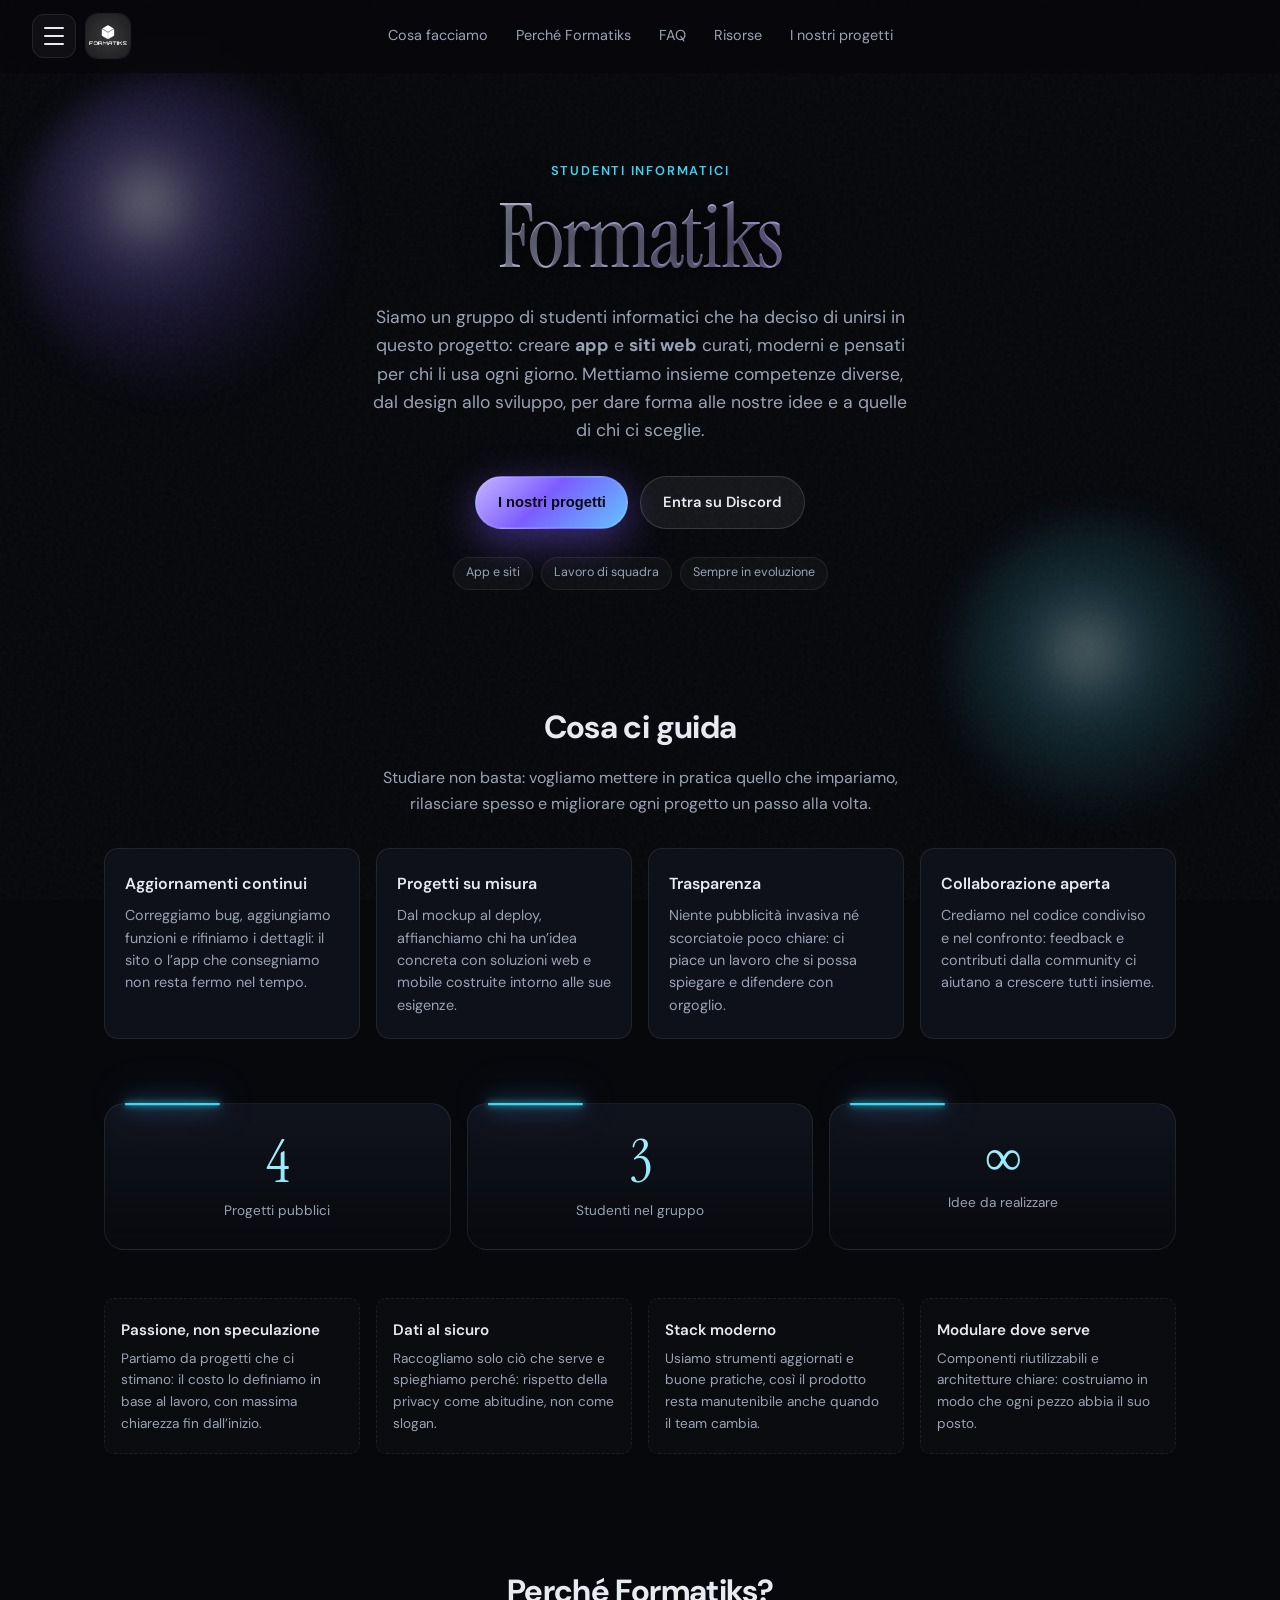
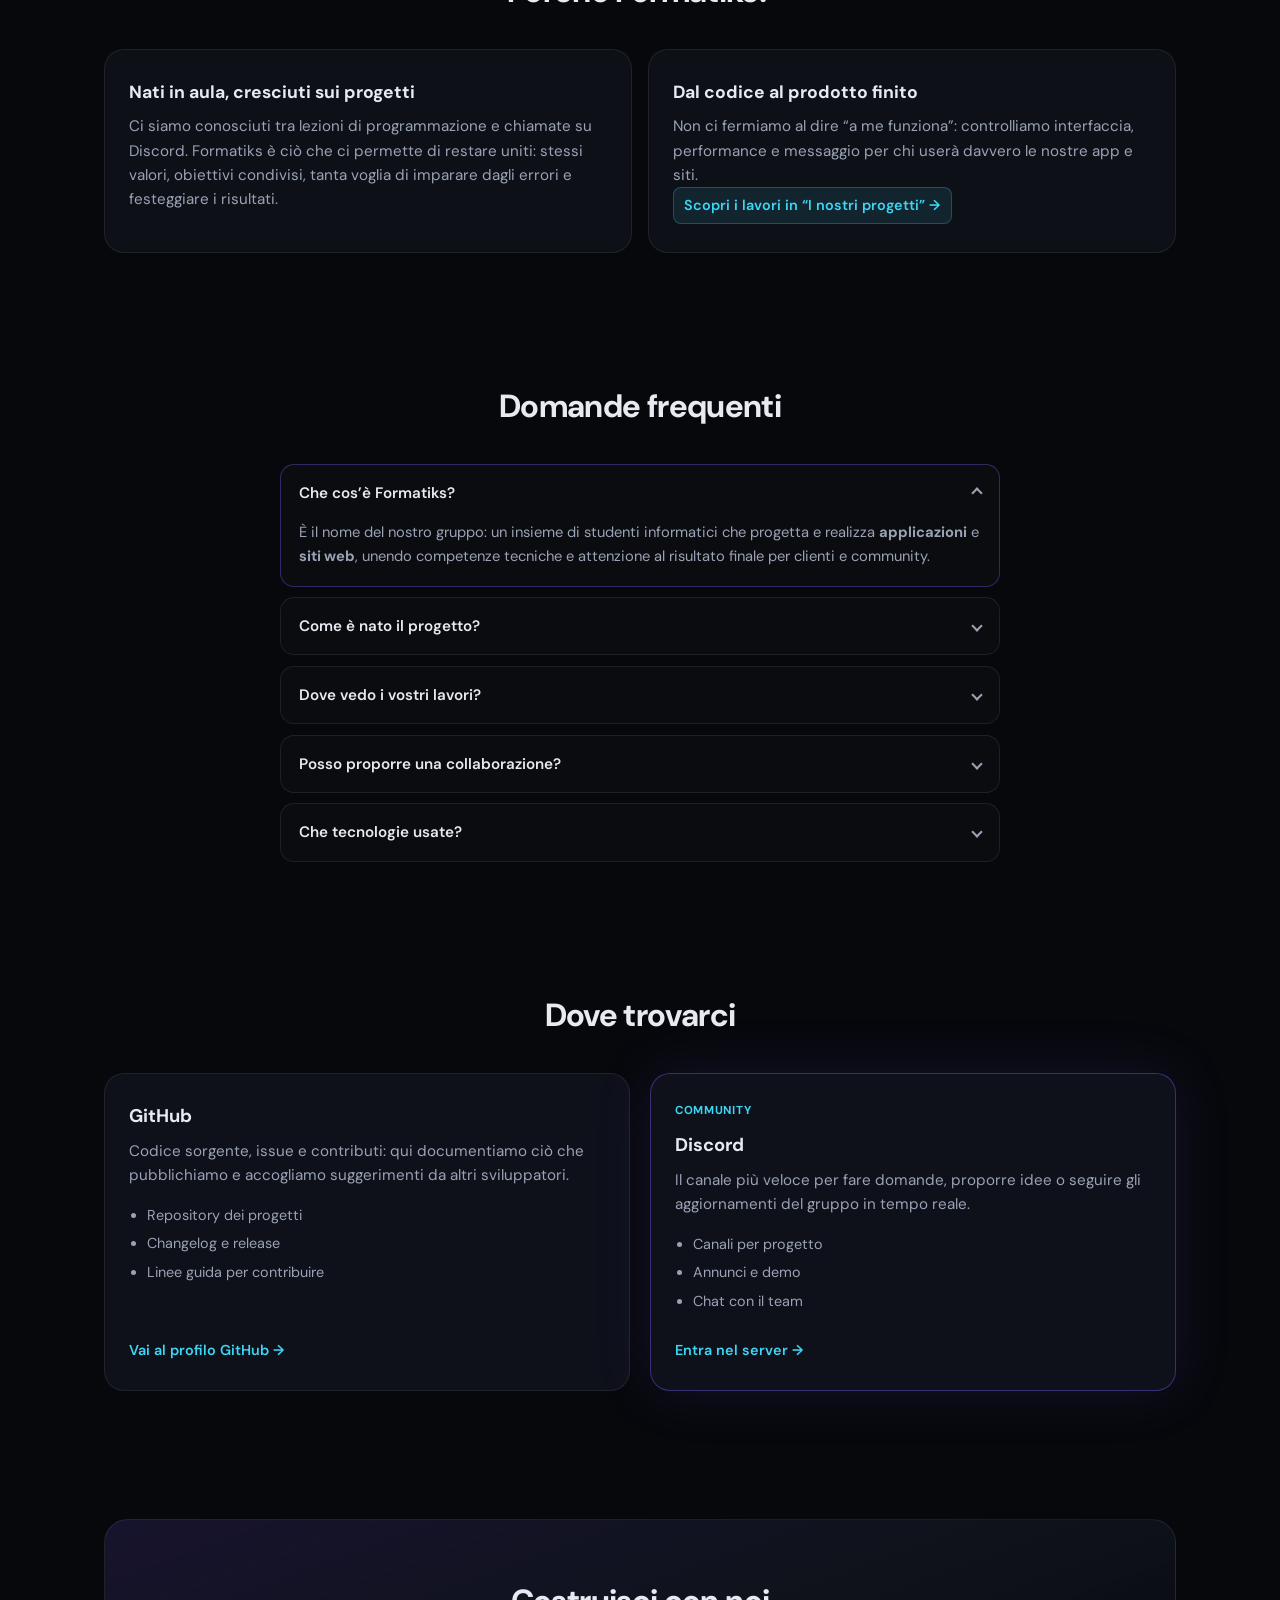
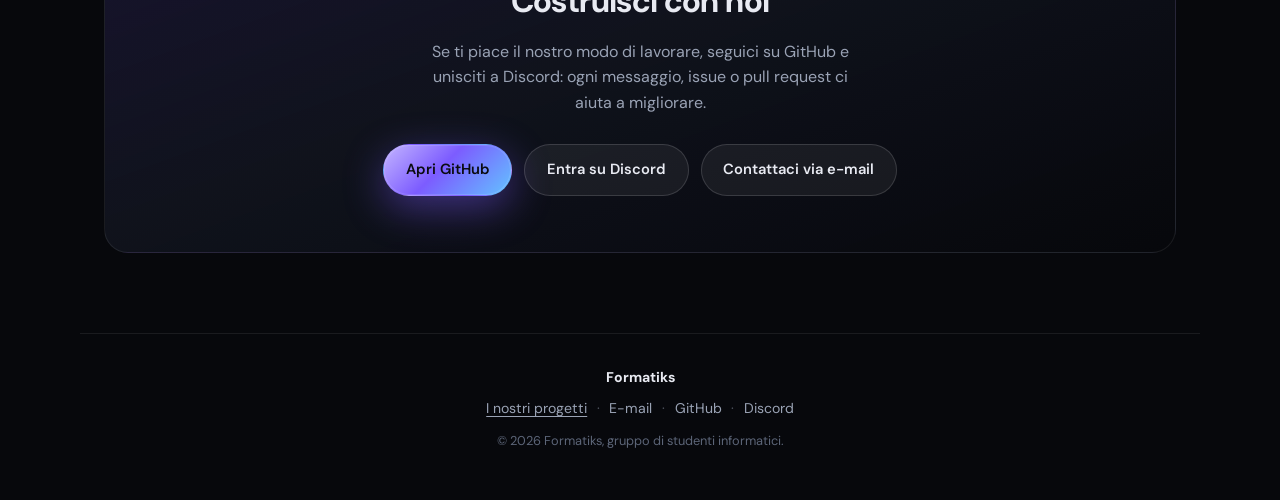
==== commit 5ed5214c: "Maiuscole." ====
--- a/index.html
+++ b/index.html
@@ -15,7 +15,7 @@
       rel="stylesheet"
     />
     <link rel="stylesheet" href="styles.css" />
-    <link rel="shortcut icon" href="./images/formatiks.png" type="image/x-icon">
+    <link rel="shortcut icon" href="./images/Formatiks.png" type="image/x-icon">
   </head>
   <body>
     <div class="noise" aria-hidden="true"></div>
@@ -35,7 +35,7 @@
             <span class="hamburger__bar" aria-hidden="true"></span>
           </button>
           <a class="header-logo" href="#" aria-label="Formatiks — inizio pagina"
-            ><img src="/images/formatiks.png" width="44" height="44" alt=""
+            ><img src="/images/Formatiks.png" width="44" height="44" alt=""
           /></a>
 <!--          <a class="logo" href="#">Formatiks</a>-->
         </div>
